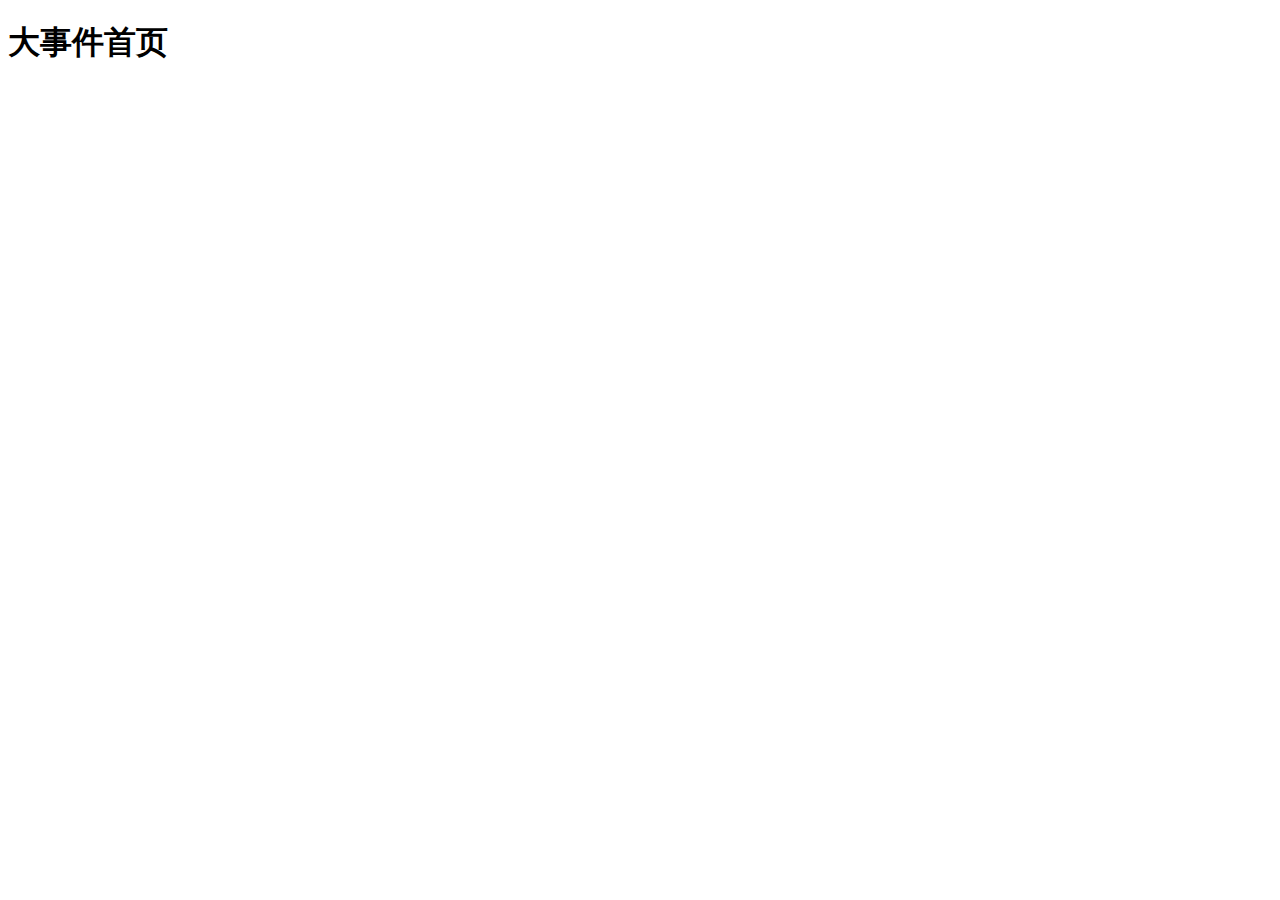
==== index.html @ 49b85937 "登录页面完成" ====
<!DOCTYPE html>
<html lang="en">

<head>
    <meta charset="UTF-8">
    <meta name="viewport" content="width=device-width, initial-scale=1.0">
    <title>Document</title>
</head>

<body>
    <h1>大事件首页</h1>
</body>

</html>
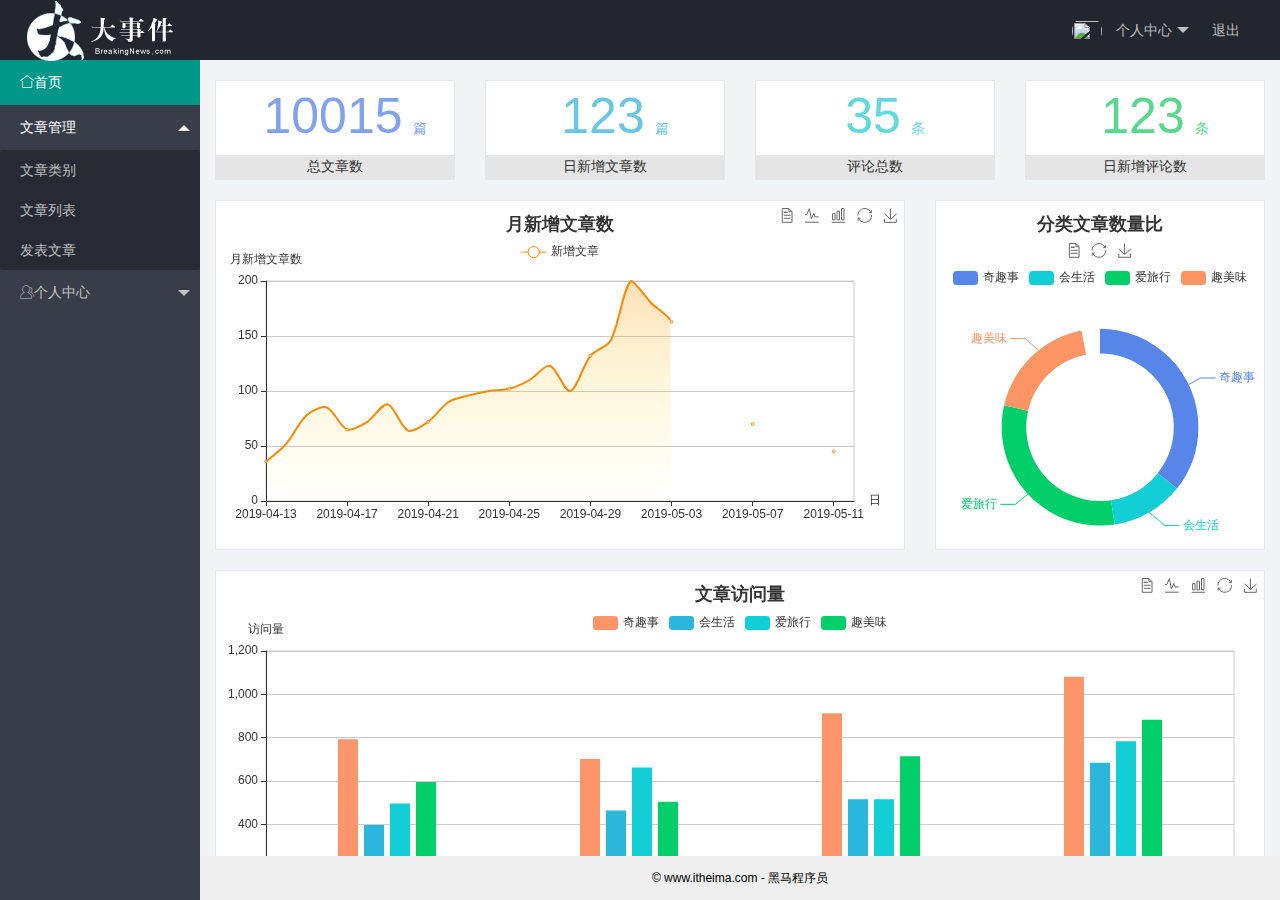
==== commit c5506e10: "更新小问题" ====
--- a/index.html
+++ b/index.html
@@ -1,14 +1,75 @@
 <!DOCTYPE html>
-<html lang="en">
+<html>
 
 <head>
-    <meta charset="UTF-8">
-    <meta name="viewport" content="width=device-width, initial-scale=1.0">
-    <title>Document</title>
+    <meta charset="utf-8">
+    <meta name="viewport" content="width=device-width, initial-scale=1, maximum-scale=1">
+    <title>大事件后台首页</title>
+    <link rel="stylesheet" href="/assets/lib/layui/css/layui.css">
+    <link rel="stylesheet" href="/assets/css/index.css">
 </head>
 
-<body>
-    <h1>大事件首页</h1>
+<body class="layui-layout-body">
+    <div class="layui-layout layui-layout-admin">
+        <div class="layui-header">
+            <div class="layui-logo">
+                <img src="/assets/images/logo.png" alt="">
+            </div>
+            <ul class="layui-nav layui-layout-right">
+                <li class="layui-nav-item">
+                    <a href="javascript:;">
+                        <img src="http://t.cn/RCzsdCq" class="layui-nav-img">
+                        个人中心
+                    </a>
+                    <dl class="layui-nav-child">
+                        <dd><a href="">基本资料</a></dd>
+                        <dd><a href="">更换头像</a></dd>
+                        <dd><a href="">重置密码</a></dd>
+                    </dl>
+                </li>
+                <li class="layui-nav-item"><a href=""><i class="layui-icon layui-icon-logout"></i>退出</a></li>
+            </ul>
+        </div>
+
+        <div class="layui-side layui-bg-black">
+            <div class="layui-side-scroll">
+                <!-- 左侧导航区域（可配合layui已有的垂直导航） -->
+                <ul class="layui-nav layui-nav-tree" lay-filter="test" lay-shrink="all">
+                    <li class="layui-nav-item layui-this"><a href="javascript:;" target="fm"><i class="layui-icon layui-icon-home"></i>首页</a></li>
+                    <li class="layui-nav-item layui-nav-itemed">
+                        <a class="" href="javascript:;"><i class="layui-icon layui-icon-16"></i>文章管理</a>
+                        <dl class="layui-nav-child">
+                            <dd><a href="javascript:;">文章类别</a></dd>
+                            <dd><a href="javascript:;">文章列表</a></dd>
+                            <dd><a href="javascript:;">发表文章</a></dd>
+                        </dl>
+                    </li>
+                    <li class="layui-nav-item">
+                        <a href="javascript:;"><i class="layui-icon layui-icon-user"></i>个人中心</a>
+                        <dl class="layui-nav-child">
+                            <dd><a href="javascript:;">基本资料</a></dd>
+                            <dd><a href="javascript:;">更换头像</a></dd>
+                            <dd><a href="javascript:;">重置密码</a></dd>
+                        </dl>
+                    </li>
+                </ul>
+            </div>
+        </div>
+
+        <div class="layui-body">
+            <!-- 内容主体区域 -->
+           <iframe name="fm" src="/home/dashboard.html" frameborder="0"></iframe>
+        </div>
+
+        <div class="layui-footer">
+            <!-- 底部固定区域 -->
+            © www.itheima.com - 黑马程序员
+        </div>
+    </div>
+    <script src="/assets/lib/layui/layui.all.js"></script>
+    <script src="/assets/lib/jquery.js"></script>
+    <script src="/assets/js/baseAPI.js"></script>
+    <script src="/assets/js/index.js"></script>
 </body>
 
 </html>--- a/assets/lib/layui/css/layui.css
+++ b/assets/lib/layui/css/layui.css
@@ -0,0 +1,2 @@
+/** layui-v2.5.5 MIT License By https://www.layui.com */
+ .layui-inline,img{display:inline-block;vertical-align:middle}h1,h2,h3,h4,h5,h6{font-weight:400}.layui-edge,.layui-header,.layui-inline,.layui-main{position:relative}.layui-body,.layui-edge,.layui-elip{overflow:hidden}.layui-btn,.layui-edge,.layui-inline,img{vertical-align:middle}.layui-btn,.layui-disabled,.layui-icon,.layui-unselect{-moz-user-select:none;-webkit-user-select:none;-ms-user-select:none}.layui-elip,.layui-form-checkbox span,.layui-form-pane .layui-form-label{text-overflow:ellipsis;white-space:nowrap}.layui-breadcrumb,.layui-tree-btnGroup{visibility:hidden}blockquote,body,button,dd,div,dl,dt,form,h1,h2,h3,h4,h5,h6,input,li,ol,p,pre,td,textarea,th,ul{margin:0;padding:0;-webkit-tap-highlight-color:rgba(0,0,0,0)}a:active,a:hover{outline:0}img{border:none}li{list-style:none}table{border-collapse:collapse;border-spacing:0}h4,h5,h6{font-size:100%}button,input,optgroup,option,select,textarea{font-family:inherit;font-size:inherit;font-style:inherit;font-weight:inherit;outline:0}pre{white-space:pre-wrap;white-space:-moz-pre-wrap;white-space:-pre-wrap;white-space:-o-pre-wrap;word-wrap:break-word}body{line-height:24px;font:14px Helvetica Neue,Helvetica,PingFang SC,Tahoma,Arial,sans-serif}hr{height:1px;margin:10px 0;border:0;clear:both}a{color:#333;text-decoration:none}a:hover{color:#777}a cite{font-style:normal;*cursor:pointer}.layui-border-box,.layui-border-box *{box-sizing:border-box}.layui-box,.layui-box *{box-sizing:content-box}.layui-clear{clear:both;*zoom:1}.layui-clear:after{content:'\20';clear:both;*zoom:1;display:block;height:0}.layui-inline{*display:inline;*zoom:1}.layui-edge{display:inline-block;width:0;height:0;border-width:6px;border-style:dashed;border-color:transparent}.layui-edge-top{top:-4px;border-bottom-color:#999;border-bottom-style:solid}.layui-edge-right{border-left-color:#999;border-left-style:solid}.layui-edge-bottom{top:2px;border-top-color:#999;border-top-style:solid}.layui-edge-left{border-right-color:#999;border-right-style:solid}.layui-disabled,.layui-disabled:hover{color:#d2d2d2!important;cursor:not-allowed!important}.layui-circle{border-radius:100%}.layui-show{display:block!important}.layui-hide{display:none!important}@font-face{font-family:layui-icon;src:url(../font/iconfont.eot?v=250);src:url(../font/iconfont.eot?v=250#iefix) format('embedded-opentype'),url(../font/iconfont.woff2?v=250) format('woff2'),url(../font/iconfont.woff?v=250) format('woff'),url(../font/iconfont.ttf?v=250) format('truetype'),url(../font/iconfont.svg?v=250#layui-icon) format('svg')}.layui-icon{font-family:layui-icon!important;font-size:16px;font-style:normal;-webkit-font-smoothing:antialiased;-moz-osx-font-smoothing:grayscale}.layui-icon-reply-fill:before{content:"\e611"}.layui-icon-set-fill:before{content:"\e614"}.layui-icon-menu-fill:before{content:"\e60f"}.layui-icon-search:before{content:"\e615"}.layui-icon-share:before{content:"\e641"}.layui-icon-set-sm:before{content:"\e620"}.layui-icon-engine:before{content:"\e628"}.layui-icon-close:before{content:"\1006"}.layui-icon-close-fill:before{content:"\1007"}.layui-icon-chart-screen:before{content:"\e629"}.layui-icon-star:before{content:"\e600"}.layui-icon-circle-dot:before{content:"\e617"}.layui-icon-chat:before{content:"\e606"}.layui-icon-release:before{content:"\e609"}.layui-icon-list:before{content:"\e60a"}.layui-icon-chart:before{content:"\e62c"}.layui-icon-ok-circle:before{content:"\1005"}.layui-icon-layim-theme:before{content:"\e61b"}.layui-icon-table:before{content:"\e62d"}.layui-icon-right:before{content:"\e602"}.layui-icon-left:before{content:"\e603"}.layui-icon-cart-simple:before{content:"\e698"}.layui-icon-face-cry:before{content:"\e69c"}.layui-icon-face-smile:before{content:"\e6af"}.layui-icon-survey:before{content:"\e6b2"}.layui-icon-tree:before{content:"\e62e"}.layui-icon-upload-circle:before{content:"\e62f"}.layui-icon-add-circle:before{content:"\e61f"}.layui-icon-download-circle:before{content:"\e601"}.layui-icon-templeate-1:before{content:"\e630"}.layui-icon-util:before{content:"\e631"}.layui-icon-face-surprised:before{content:"\e664"}.layui-icon-edit:before{content:"\e642"}.layui-icon-speaker:before{content:"\e645"}.layui-icon-down:before{content:"\e61a"}.layui-icon-file:before{content:"\e621"}.layui-icon-layouts:before{content:"\e632"}.layui-icon-rate-half:before{content:"\e6c9"}.layui-icon-add-circle-fine:before{content:"\e608"}.layui-icon-prev-circle:before{content:"\e633"}.layui-icon-read:before{content:"\e705"}.layui-icon-404:before{content:"\e61c"}.layui-icon-carousel:before{content:"\e634"}.layui-icon-help:before{content:"\e607"}.layui-icon-code-circle:before{content:"\e635"}.layui-icon-water:before{content:"\e636"}.layui-icon-username:before{content:"\e66f"}.layui-icon-find-fill:before{content:"\e670"}.layui-icon-about:before{content:"\e60b"}.layui-icon-location:before{content:"\e715"}.layui-icon-up:before{content:"\e619"}.layui-icon-pause:before{content:"\e651"}.layui-icon-date:before{content:"\e637"}.layui-icon-layim-uploadfile:before{content:"\e61d"}.layui-icon-delete:before{content:"\e640"}.layui-icon-play:before{content:"\e652"}.layui-icon-top:before{content:"\e604"}.layui-icon-friends:before{content:"\e612"}.layui-icon-refresh-3:before{content:"\e9aa"}.layui-icon-ok:before{content:"\e605"}.layui-icon-layer:before{content:"\e638"}.layui-icon-face-smile-fine:before{content:"\e60c"}.layui-icon-dollar:before{content:"\e659"}.layui-icon-group:before{content:"\e613"}.layui-icon-layim-download:before{content:"\e61e"}.layui-icon-picture-fine:before{content:"\e60d"}.layui-icon-link:before{content:"\e64c"}.layui-icon-diamond:before{content:"\e735"}.layui-icon-log:before{content:"\e60e"}.layui-icon-rate-solid:before{content:"\e67a"}.layui-icon-fonts-del:before{content:"\e64f"}.layui-icon-unlink:before{content:"\e64d"}.layui-icon-fonts-clear:before{content:"\e639"}.layui-icon-triangle-r:before{content:"\e623"}.layui-icon-circle:before{content:"\e63f"}.layui-icon-radio:before{content:"\e643"}.layui-icon-align-center:before{content:"\e647"}.layui-icon-align-right:before{content:"\e648"}.layui-icon-align-left:before{content:"\e649"}.layui-icon-loading-1:before{content:"\e63e"}.layui-icon-return:before{content:"\e65c"}.layui-icon-fonts-strong:before{content:"\e62b"}.layui-icon-upload:before{content:"\e67c"}.layui-icon-dialogue:before{content:"\e63a"}.layui-icon-video:before{content:"\e6ed"}.layui-icon-headset:before{content:"\e6fc"}.layui-icon-cellphone-fine:before{content:"\e63b"}.layui-icon-add-1:before{content:"\e654"}.layui-icon-face-smile-b:before{content:"\e650"}.layui-icon-fonts-html:before{content:"\e64b"}.layui-icon-form:before{content:"\e63c"}.layui-icon-cart:before{content:"\e657"}.layui-icon-camera-fill:before{content:"\e65d"}.layui-icon-tabs:before{content:"\e62a"}.layui-icon-fonts-code:before{content:"\e64e"}.layui-icon-fire:before{content:"\e756"}.layui-icon-set:before{content:"\e716"}.layui-icon-fonts-u:before{content:"\e646"}.layui-icon-triangle-d:before{content:"\e625"}.layui-icon-tips:before{content:"\e702"}.layui-icon-picture:before{content:"\e64a"}.layui-icon-more-vertical:before{content:"\e671"}.layui-icon-flag:before{content:"\e66c"}.layui-icon-loading:before{content:"\e63d"}.layui-icon-fonts-i:before{content:"\e644"}.layui-icon-refresh-1:before{content:"\e666"}.layui-icon-rmb:before{content:"\e65e"}.layui-icon-home:before{content:"\e68e"}.layui-icon-user:before{content:"\e770"}.layui-icon-notice:before{content:"\e667"}.layui-icon-login-weibo:before{content:"\e675"}.layui-icon-voice:before{content:"\e688"}.layui-icon-upload-drag:before{content:"\e681"}.layui-icon-login-qq:before{content:"\e676"}.layui-icon-snowflake:before{content:"\e6b1"}.layui-icon-file-b:before{content:"\e655"}.layui-icon-template:before{content:"\e663"}.layui-icon-auz:before{content:"\e672"}.layui-icon-console:before{content:"\e665"}.layui-icon-app:before{content:"\e653"}.layui-icon-prev:before{content:"\e65a"}.layui-icon-website:before{content:"\e7ae"}.layui-icon-next:before{content:"\e65b"}.layui-icon-component:before{content:"\e857"}.layui-icon-more:before{content:"\e65f"}.layui-icon-login-wechat:before{content:"\e677"}.layui-icon-shrink-right:before{content:"\e668"}.layui-icon-spread-left:before{content:"\e66b"}.layui-icon-camera:before{content:"\e660"}.layui-icon-note:before{content:"\e66e"}.layui-icon-refresh:before{content:"\e669"}.layui-icon-female:before{content:"\e661"}.layui-icon-male:before{content:"\e662"}.layui-icon-password:before{content:"\e673"}.layui-icon-senior:before{content:"\e674"}.layui-icon-theme:before{content:"\e66a"}.layui-icon-tread:before{content:"\e6c5"}.layui-icon-praise:before{content:"\e6c6"}.layui-icon-star-fill:before{content:"\e658"}.layui-icon-rate:before{content:"\e67b"}.layui-icon-template-1:before{content:"\e656"}.layui-icon-vercode:before{content:"\e679"}.layui-icon-cellphone:before{content:"\e678"}.layui-icon-screen-full:before{content:"\e622"}.layui-icon-screen-restore:before{content:"\e758"}.layui-icon-cols:before{content:"\e610"}.layui-icon-export:before{content:"\e67d"}.layui-icon-print:before{content:"\e66d"}.layui-icon-slider:before{content:"\e714"}.layui-icon-addition:before{content:"\e624"}.layui-icon-subtraction:before{content:"\e67e"}.layui-icon-service:before{content:"\e626"}.layui-icon-transfer:before{content:"\e691"}.layui-main{width:1140px;margin:0 auto}.layui-header{z-index:1000;height:60px}.layui-header a:hover{transition:all .5s;-webkit-transition:all .5s}.layui-side{position:fixed;left:0;top:0;bottom:0;z-index:999;width:200px;overflow-x:hidden}.layui-side-scroll{position:relative;width:220px;height:100%;overflow-x:hidden}.layui-body{position:absolute;left:200px;right:0;top:0;bottom:0;z-index:998;width:auto;overflow-y:auto;box-sizing:border-box}.layui-layout-body{overflow:hidden}.layui-layout-admin .layui-header{background-color:#23262E}.layui-layout-admin .layui-side{top:60px;width:200px;overflow-x:hidden}.layui-layout-admin .layui-body{position:fixed;top:60px;bottom:44px}.layui-layout-admin .layui-main{width:auto;margin:0 15px}.layui-layout-admin .layui-footer{position:fixed;left:200px;right:0;bottom:0;height:44px;line-height:44px;padding:0 15px;background-color:#eee}.layui-layout-admin .layui-logo{position:absolute;left:0;top:0;width:200px;height:100%;line-height:60px;text-align:center;color:#009688;font-size:16px}.layui-layout-admin .layui-header .layui-nav{background:0 0}.layui-layout-left{position:absolute!important;left:200px;top:0}.layui-layout-right{position:absolute!important;right:0;top:0}.layui-container{position:relative;margin:0 auto;padding:0 15px;box-sizing:border-box}.layui-fluid{position:relative;margin:0 auto;padding:0 15px}.layui-row:after,.layui-row:before{content:'';display:block;clear:both}.layui-col-lg1,.layui-col-lg10,.layui-col-lg11,.layui-col-lg12,.layui-col-lg2,.layui-col-lg3,.layui-col-lg4,.layui-col-lg5,.layui-col-lg6,.layui-col-lg7,.layui-col-lg8,.layui-col-lg9,.layui-col-md1,.layui-col-md10,.layui-col-md11,.layui-col-md12,.layui-col-md2,.layui-col-md3,.layui-col-md4,.layui-col-md5,.layui-col-md6,.layui-col-md7,.layui-col-md8,.layui-col-md9,.layui-col-sm1,.layui-col-sm10,.layui-col-sm11,.layui-col-sm12,.layui-col-sm2,.layui-col-sm3,.layui-col-sm4,.layui-col-sm5,.layui-col-sm6,.layui-col-sm7,.layui-col-sm8,.layui-col-sm9,.layui-col-xs1,.layui-col-xs10,.layui-col-xs11,.layui-col-xs12,.layui-col-xs2,.layui-col-xs3,.layui-col-xs4,.layui-col-xs5,.layui-col-xs6,.layui-col-xs7,.layui-col-xs8,.layui-col-xs9{position:relative;display:block;box-sizing:border-box}.layui-col-xs1,.layui-col-xs10,.layui-col-xs11,.layui-col-xs12,.layui-col-xs2,.layui-col-xs3,.layui-col-xs4,.layui-col-xs5,.layui-col-xs6,.layui-col-xs7,.layui-col-xs8,.layui-col-xs9{float:left}.layui-col-xs1{width:8.33333333%}.layui-col-xs2{width:16.66666667%}.layui-col-xs3{width:25%}.layui-col-xs4{width:33.33333333%}.layui-col-xs5{width:41.66666667%}.layui-col-xs6{width:50%}.layui-col-xs7{width:58.33333333%}.layui-col-xs8{width:66.66666667%}.layui-col-xs9{width:75%}.layui-col-xs10{width:83.33333333%}.layui-col-xs11{width:91.66666667%}.layui-col-xs12{width:100%}.layui-col-xs-offset1{margin-left:8.33333333%}.layui-col-xs-offset2{margin-left:16.66666667%}.layui-col-xs-offset3{margin-left:25%}.layui-col-xs-offset4{margin-left:33.33333333%}.layui-col-xs-offset5{margin-left:41.66666667%}.layui-col-xs-offset6{margin-left:50%}.layui-col-xs-offset7{margin-left:58.33333333%}.layui-col-xs-offset8{margin-left:66.66666667%}.layui-col-xs-offset9{margin-left:75%}.layui-col-xs-offset10{margin-left:83.33333333%}.layui-col-xs-offset11{margin-left:91.66666667%}.layui-col-xs-offset12{margin-left:100%}@media screen and (max-width:768px){.layui-hide-xs{display:none!important}.layui-show-xs-block{display:block!important}.layui-show-xs-inline{display:inline!important}.layui-show-xs-inline-block{display:inline-block!important}}@media screen and (min-width:768px){.layui-container{width:750px}.layui-hide-sm{display:none!important}.layui-show-sm-block{display:block!important}.layui-show-sm-inline{display:inline!important}.layui-show-sm-inline-block{display:inline-block!important}.layui-col-sm1,.layui-col-sm10,.layui-col-sm11,.layui-col-sm12,.layui-col-sm2,.layui-col-sm3,.layui-col-sm4,.layui-col-sm5,.layui-col-sm6,.layui-col-sm7,.layui-col-sm8,.layui-col-sm9{float:left}.layui-col-sm1{width:8.33333333%}.layui-col-sm2{width:16.66666667%}.layui-col-sm3{width:25%}.layui-col-sm4{width:33.33333333%}.layui-col-sm5{width:41.66666667%}.layui-col-sm6{width:50%}.layui-col-sm7{width:58.33333333%}.layui-col-sm8{width:66.66666667%}.layui-col-sm9{width:75%}.layui-col-sm10{width:83.33333333%}.layui-col-sm11{width:91.66666667%}.layui-col-sm12{width:100%}.layui-col-sm-offset1{margin-left:8.33333333%}.layui-col-sm-offset2{margin-left:16.66666667%}.layui-col-sm-offset3{margin-left:25%}.layui-col-sm-offset4{margin-left:33.33333333%}.layui-col-sm-offset5{margin-left:41.66666667%}.layui-col-sm-offset6{margin-left:50%}.layui-col-sm-offset7{margin-left:58.33333333%}.layui-col-sm-offset8{margin-left:66.66666667%}.layui-col-sm-offset9{margin-left:75%}.layui-col-sm-offset10{margin-left:83.33333333%}.layui-col-sm-offset11{margin-left:91.66666667%}.layui-col-sm-offset12{margin-left:100%}}@media screen and (min-width:992px){.layui-container{width:970px}.layui-hide-md{display:none!important}.layui-show-md-block{display:block!important}.layui-show-md-inline{display:inline!important}.layui-show-md-inline-block{display:inline-block!important}.layui-col-md1,.layui-col-md10,.layui-col-md11,.layui-col-md12,.layui-col-md2,.layui-col-md3,.layui-col-md4,.layui-col-md5,.layui-col-md6,.layui-col-md7,.layui-col-md8,.layui-col-md9{float:left}.layui-col-md1{width:8.33333333%}.layui-col-md2{width:16.66666667%}.layui-col-md3{width:25%}.layui-col-md4{width:33.33333333%}.layui-col-md5{width:41.66666667%}.layui-col-md6{width:50%}.layui-col-md7{width:58.33333333%}.layui-col-md8{width:66.66666667%}.layui-col-md9{width:75%}.layui-col-md10{width:83.33333333%}.layui-col-md11{width:91.66666667%}.layui-col-md12{width:100%}.layui-col-md-offset1{margin-left:8.33333333%}.layui-col-md-offset2{margin-left:16.66666667%}.layui-col-md-offset3{margin-left:25%}.layui-col-md-offset4{margin-left:33.33333333%}.layui-col-md-offset5{margin-left:41.66666667%}.layui-col-md-offset6{margin-left:50%}.layui-col-md-offset7{margin-left:58.33333333%}.layui-col-md-offset8{margin-left:66.66666667%}.layui-col-md-offset9{margin-left:75%}.layui-col-md-offset10{margin-left:83.33333333%}.layui-col-md-offset11{margin-left:91.66666667%}.layui-col-md-offset12{margin-left:100%}}@media screen and (min-width:1200px){.layui-container{width:1170px}.layui-hide-lg{display:none!important}.layui-show-lg-block{display:block!important}.layui-show-lg-inline{display:inline!important}.layui-show-lg-inline-block{display:inline-block!important}.layui-col-lg1,.layui-col-lg10,.layui-col-lg11,.layui-col-lg12,.layui-col-lg2,.layui-col-lg3,.layui-col-lg4,.layui-col-lg5,.layui-col-lg6,.layui-col-lg7,.layui-col-lg8,.layui-col-lg9{float:left}.layui-col-lg1{width:8.33333333%}.layui-col-lg2{width:16.66666667%}.layui-col-lg3{width:25%}.layui-col-lg4{width:33.33333333%}.layui-col-lg5{width:41.66666667%}.layui-col-lg6{width:50%}.layui-col-lg7{width:58.33333333%}.layui-col-lg8{width:66.66666667%}.layui-col-lg9{width:75%}.layui-col-lg10{width:83.33333333%}.layui-col-lg11{width:91.66666667%}.layui-col-lg12{width:100%}.layui-col-lg-offset1{margin-left:8.33333333%}.layui-col-lg-offset2{margin-left:16.66666667%}.layui-col-lg-offset3{margin-left:25%}.layui-col-lg-offset4{margin-left:33.33333333%}.layui-col-lg-offset5{margin-left:41.66666667%}.layui-col-lg-offset6{margin-left:50%}.layui-col-lg-offset7{margin-left:58.33333333%}.layui-col-lg-offset8{margin-left:66.66666667%}.layui-col-lg-offset9{margin-left:75%}.layui-col-lg-offset10{margin-left:83.33333333%}.layui-col-lg-offset11{margin-left:91.66666667%}.layui-col-lg-offset12{margin-left:100%}}.layui-col-space1{margin:-.5px}.layui-col-space1>*{padding:.5px}.layui-col-space3{margin:-1.5px}.layui-col-space3>*{padding:1.5px}.layui-col-space5{margin:-2.5px}.layui-col-space5>*{padding:2.5px}.layui-col-space8{margin:-3.5px}.layui-col-space8>*{padding:3.5px}.layui-col-space10{margin:-5px}.layui-col-space10>*{padding:5px}.layui-col-space12{margin:-6px}.layui-col-space12>*{padding:6px}.layui-col-space15{margin:-7.5px}.layui-col-space15>*{padding:7.5px}.layui-col-space18{margin:-9px}.layui-col-space18>*{padding:9px}.layui-col-space20{margin:-10px}.layui-col-space20>*{padding:10px}.layui-col-space22{margin:-11px}.layui-col-space22>*{padding:11px}.layui-col-space25{margin:-12.5px}.layui-col-space25>*{padding:12.5px}.layui-col-space30{margin:-15px}.layui-col-space30>*{padding:15px}.layui-btn,.layui-input,.layui-select,.layui-textarea,.layui-upload-button{outline:0;-webkit-appearance:none;transition:all .3s;-webkit-transition:all .3s;box-sizing:border-box}.layui-elem-quote{margin-bottom:10px;padding:15px;line-height:22px;border-left:5px solid #009688;border-radius:0 2px 2px 0;background-color:#f2f2f2}.layui-quote-nm{border-style:solid;border-width:1px 1px 1px 5px;background:0 0}.layui-elem-field{margin-bottom:10px;padding:0;border-width:1px;border-style:solid}.layui-elem-field legend{margin-left:20px;padding:0 10px;font-size:20px;font-weight:300}.layui-field-title{margin:10px 0 20px;border-width:1px 0 0}.layui-field-box{padding:10px 15px}.layui-field-title .layui-field-box{padding:10px 0}.layui-progress{position:relative;height:6px;border-radius:20px;background-color:#e2e2e2}.layui-progress-bar{position:absolute;left:0;top:0;width:0;max-width:100%;height:6px;border-radius:20px;text-align:right;background-color:#5FB878;transition:all .3s;-webkit-transition:all .3s}.layui-progress-big,.layui-progress-big .layui-progress-bar{height:18px;line-height:18px}.layui-progress-text{position:relative;top:-20px;line-height:18px;font-size:12px;color:#666}.layui-progress-big .layui-progress-text{position:static;padding:0 10px;color:#fff}.layui-collapse{border-width:1px;border-style:solid;border-radius:2px}.layui-colla-content,.layui-colla-item{border-top-width:1px;border-top-style:solid}.layui-colla-item:first-child{border-top:none}.layui-colla-title{position:relative;height:42px;line-height:42px;padding:0 15px 0 35px;color:#333;background-color:#f2f2f2;cursor:pointer;font-size:14px;overflow:hidden}.layui-colla-content{display:none;padding:10px 15px;line-height:22px;color:#666}.layui-colla-icon{position:absolute;left:15px;top:0;font-size:14px}.layui-card{margin-bottom:15px;border-radius:2px;background-color:#fff;box-shadow:0 1px 2px 0 rgba(0,0,0,.05)}.layui-card:last-child{margin-bottom:0}.layui-card-header{position:relative;height:42px;line-height:42px;padding:0 15px;border-bottom:1px solid #f6f6f6;color:#333;border-radius:2px 2px 0 0;font-size:14px}.layui-bg-black,.layui-bg-blue,.layui-bg-cyan,.layui-bg-green,.layui-bg-orange,.layui-bg-red{color:#fff!important}.layui-card-body{position:relative;padding:10px 15px;line-height:24px}.layui-card-body[pad15]{padding:15px}.layui-card-body[pad20]{padding:20px}.layui-card-body .layui-table{margin:5px 0}.layui-card .layui-tab{margin:0}.layui-panel-window{position:relative;padding:15px;border-radius:0;border-top:5px solid #E6E6E6;background-color:#fff}.layui-auxiliar-moving{position:fixed;left:0;right:0;top:0;bottom:0;width:100%;height:100%;background:0 0;z-index:9999999999}.layui-form-label,.layui-form-mid,.layui-form-select,.layui-input-block,.layui-input-inline,.layui-textarea{position:relative}.layui-bg-red{background-color:#FF5722!important}.layui-bg-orange{background-color:#FFB800!important}.layui-bg-green{background-color:#009688!important}.layui-bg-cyan{background-color:#2F4056!important}.layui-bg-blue{background-color:#1E9FFF!important}.layui-bg-black{background-color:#393D49!important}.layui-bg-gray{background-color:#eee!important;color:#666!important}.layui-badge-rim,.layui-colla-content,.layui-colla-item,.layui-collapse,.layui-elem-field,.layui-form-pane .layui-form-item[pane],.layui-form-pane .layui-form-label,.layui-input,.layui-layedit,.layui-layedit-tool,.layui-quote-nm,.layui-select,.layui-tab-bar,.layui-tab-card,.layui-tab-title,.layui-tab-title .layui-this:after,.layui-textarea{border-color:#e6e6e6}.layui-timeline-item:before,hr{background-color:#e6e6e6}.layui-text{line-height:22px;font-size:14px;color:#666}.layui-text h1,.layui-text h2,.layui-text h3{font-weight:500;color:#333}.layui-text h1{font-size:30px}.layui-text h2{font-size:24px}.layui-text h3{font-size:18px}.layui-text a:not(.layui-btn){color:#01AAED}.layui-text a:not(.layui-btn):hover{text-decoration:underline}.layui-text ul{padding:5px 0 5px 15px}.layui-text ul li{margin-top:5px;list-style-type:disc}.layui-text em,.layui-word-aux{color:#999!important;padding:0 5px!important}.layui-btn{display:inline-block;height:38px;line-height:38px;padding:0 18px;background-color:#009688;color:#fff;white-space:nowrap;text-align:center;font-size:14px;border:none;border-radius:2px;cursor:pointer}.layui-btn:hover{opacity:.8;filter:alpha(opacity=80);color:#fff}.layui-btn:active{opacity:1;filter:alpha(opacity=100)}.layui-btn+.layui-btn{margin-left:10px}.layui-btn-container{font-size:0}.layui-btn-container .layui-btn{margin-right:10px;margin-bottom:10px}.layui-btn-container .layui-btn+.layui-btn{margin-left:0}.layui-table .layui-btn-container .layui-btn{margin-bottom:9px}.layui-btn-radius{border-radius:100px}.layui-btn .layui-icon{margin-right:3px;font-size:18px;vertical-align:bottom;vertical-align:middle\9}.layui-btn-primary{border:1px solid #C9C9C9;background-color:#fff;color:#555}.layui-btn-primary:hover{border-color:#009688;color:#333}.layui-btn-normal{background-color:#1E9FFF}.layui-btn-warm{background-color:#FFB800}.layui-btn-danger{background-color:#FF5722}.layui-btn-checked{background-color:#5FB878}.layui-btn-disabled,.layui-btn-disabled:active,.layui-btn-disabled:hover{border:1px solid #e6e6e6;background-color:#FBFBFB;color:#C9C9C9;cursor:not-allowed;opacity:1}.layui-btn-lg{height:44px;line-height:44px;padding:0 25px;font-size:16px}.layui-btn-sm{height:30px;line-height:30px;padding:0 10px;font-size:12px}.layui-btn-sm i{font-size:16px!important}.layui-btn-xs{height:22px;line-height:22px;padding:0 5px;font-size:12px}.layui-btn-xs i{font-size:14px!important}.layui-btn-group{display:inline-block;vertical-align:middle;font-size:0}.layui-btn-group .layui-btn{margin-left:0!important;margin-right:0!important;border-left:1px solid rgba(255,255,255,.5);border-radius:0}.layui-btn-group .layui-btn-primary{border-left:none}.layui-btn-group .layui-btn-primary:hover{border-color:#C9C9C9;color:#009688}.layui-btn-group .layui-btn:first-child{border-left:none;border-radius:2px 0 0 2px}.layui-btn-group .layui-btn-primary:first-child{border-left:1px solid #c9c9c9}.layui-btn-group .layui-btn:last-child{border-radius:0 2px 2px 0}.layui-btn-group .layui-btn+.layui-btn{margin-left:0}.layui-btn-group+.layui-btn-group{margin-left:10px}.layui-btn-fluid{width:100%}.layui-input,.layui-select,.layui-textarea{height:38px;line-height:1.3;line-height:38px\9;border-width:1px;border-style:solid;background-color:#fff;border-radius:2px}.layui-input::-webkit-input-placeholder,.layui-select::-webkit-input-placeholder,.layui-textarea::-webkit-input-placeholder{line-height:1.3}.layui-input,.layui-textarea{display:block;width:100%;padding-left:10px}.layui-input:hover,.layui-textarea:hover{border-color:#D2D2D2!important}.layui-input:focus,.layui-textarea:focus{border-color:#C9C9C9!important}.layui-textarea{min-height:100px;height:auto;line-height:20px;padding:6px 10px;resize:vertical}.layui-select{padding:0 10px}.layui-form input[type=checkbox],.layui-form input[type=radio],.layui-form select{display:none}.layui-form [lay-ignore]{display:initial}.layui-form-item{margin-bottom:15px;clear:both;*zoom:1}.layui-form-item:after{content:'\20';clear:both;*zoom:1;display:block;height:0}.layui-form-label{float:left;display:block;padding:9px 15px;width:80px;font-weight:400;line-height:20px;text-align:right}.layui-form-label-col{display:block;float:none;padding:9px 0;line-height:20px;text-align:left}.layui-form-item .layui-inline{margin-bottom:5px;margin-right:10px}.layui-input-block{margin-left:110px;min-height:36px}.layui-input-inline{display:inline-block;vertical-align:middle}.layui-form-item .layui-input-inline{float:left;width:190px;margin-right:10px}.layui-form-text .layui-input-inline{width:auto}.layui-form-mid{float:left;display:block;padding:9px 0!important;line-height:20px;margin-right:10px}.layui-form-danger+.layui-form-select .layui-input,.layui-form-danger:focus{border-color:#FF5722!important}.layui-form-select .layui-input{padding-right:30px;cursor:pointer}.layui-form-select .layui-edge{position:absolute;right:10px;top:50%;margin-top:-3px;cursor:pointer;border-width:6px;border-top-color:#c2c2c2;border-top-style:solid;transition:all .3s;-webkit-transition:all .3s}.layui-form-select dl{display:none;position:absolute;left:0;top:42px;padding:5px 0;z-index:899;min-width:100%;border:1px solid #d2d2d2;max-height:300px;overflow-y:auto;background-color:#fff;border-radius:2px;box-shadow:0 2px 4px rgba(0,0,0,.12);box-sizing:border-box}.layui-form-select dl dd,.layui-form-select dl dt{padding:0 10px;line-height:36px;white-space:nowrap;overflow:hidden;text-overflow:ellipsis}.layui-form-select dl dt{font-size:12px;color:#999}.layui-form-select dl dd{cursor:pointer}.layui-form-select dl dd:hover{background-color:#f2f2f2;-webkit-transition:.5s all;transition:.5s all}.layui-form-select .layui-select-group dd{padding-left:20px}.layui-form-select dl dd.layui-select-tips{padding-left:10px!important;color:#999}.layui-form-select dl dd.layui-this{background-color:#5FB878;color:#fff}.layui-form-checkbox,.layui-form-select dl dd.layui-disabled{background-color:#fff}.layui-form-selected dl{display:block}.layui-form-checkbox,.layui-form-checkbox *,.layui-form-switch{display:inline-block;vertical-align:middle}.layui-form-selected .layui-edge{margin-top:-9px;-webkit-transform:rotate(180deg);transform:rotate(180deg);margin-top:-3px\9}:root .layui-form-selected .layui-edge{margin-top:-9px\0/IE9}.layui-form-selectup dl{top:auto;bottom:42px}.layui-select-none{margin:5px 0;text-align:center;color:#999}.layui-select-disabled .layui-disabled{border-color:#eee!important}.layui-select-disabled .layui-edge{border-top-color:#d2d2d2}.layui-form-checkbox{position:relative;height:30px;line-height:30px;margin-right:10px;padding-right:30px;cursor:pointer;font-size:0;-webkit-transition:.1s linear;transition:.1s linear;box-sizing:border-box}.layui-form-checkbox span{padding:0 10px;height:100%;font-size:14px;border-radius:2px 0 0 2px;background-color:#d2d2d2;color:#fff;overflow:hidden}.layui-form-checkbox:hover span{background-color:#c2c2c2}.layui-form-checkbox i{position:absolute;right:0;top:0;width:30px;height:28px;border:1px solid #d2d2d2;border-left:none;border-radius:0 2px 2px 0;color:#fff;font-size:20px;text-align:center}.layui-form-checkbox:hover i{border-color:#c2c2c2;color:#c2c2c2}.layui-form-checked,.layui-form-checked:hover{border-color:#5FB878}.layui-form-checked span,.layui-form-checked:hover span{background-color:#5FB878}.layui-form-checked i,.layui-form-checked:hover i{color:#5FB878}.layui-form-item .layui-form-checkbox{margin-top:4px}.layui-form-checkbox[lay-skin=primary]{height:auto!important;line-height:normal!important;min-width:18px;min-height:18px;border:none!important;margin-right:0;padding-left:28px;padding-right:0;background:0 0}.layui-form-checkbox[lay-skin=primary] span{padding-left:0;padding-right:15px;line-height:18px;background:0 0;color:#666}.layui-form-checkbox[lay-skin=primary] i{right:auto;left:0;width:16px;height:16px;line-height:16px;border:1px solid #d2d2d2;font-size:12px;border-radius:2px;background-color:#fff;-webkit-transition:.1s linear;transition:.1s linear}.layui-form-checkbox[lay-skin=primary]:hover i{border-color:#5FB878;color:#fff}.layui-form-checked[lay-skin=primary] i{border-color:#5FB878!important;background-color:#5FB878;color:#fff}.layui-checkbox-disbaled[lay-skin=primary] span{background:0 0!important;color:#c2c2c2}.layui-checkbox-disbaled[lay-skin=primary]:hover i{border-color:#d2d2d2}.layui-form-item .layui-form-checkbox[lay-skin=primary]{margin-top:10px}.layui-form-switch{position:relative;height:22px;line-height:22px;min-width:35px;padding:0 5px;margin-top:8px;border:1px solid #d2d2d2;border-radius:20px;cursor:pointer;background-color:#fff;-webkit-transition:.1s linear;transition:.1s linear}.layui-form-switch i{position:absolute;left:5px;top:3px;width:16px;height:16px;border-radius:20px;background-color:#d2d2d2;-webkit-transition:.1s linear;transition:.1s linear}.layui-form-switch em{position:relative;top:0;width:25px;margin-left:21px;padding:0!important;text-align:center!important;color:#999!important;font-style:normal!important;font-size:12px}.layui-form-onswitch{border-color:#5FB878;background-color:#5FB878}.layui-checkbox-disbaled,.layui-checkbox-disbaled i{border-color:#e2e2e2!important}.layui-form-onswitch i{left:100%;margin-left:-21px;background-color:#fff}.layui-form-onswitch em{margin-left:5px;margin-right:21px;color:#fff!important}.layui-checkbox-disbaled span{background-color:#e2e2e2!important}.layui-checkbox-disbaled:hover i{color:#fff!important}[lay-radio]{display:none}.layui-form-radio,.layui-form-radio *{display:inline-block;vertical-align:middle}.layui-form-radio{line-height:28px;margin:6px 10px 0 0;padding-right:10px;cursor:pointer;font-size:0}.layui-form-radio *{font-size:14px}.layui-form-radio>i{margin-right:8px;font-size:22px;color:#c2c2c2}.layui-form-radio>i:hover,.layui-form-radioed>i{color:#5FB878}.layui-radio-disbaled>i{color:#e2e2e2!important}.layui-form-pane .layui-form-label{width:110px;padding:8px 15px;height:38px;line-height:20px;border-width:1px;border-style:solid;border-radius:2px 0 0 2px;text-align:center;background-color:#FBFBFB;overflow:hidden;box-sizing:border-box}.layui-form-pane .layui-input-inline{margin-left:-1px}.layui-form-pane .layui-input-block{margin-left:110px;left:-1px}.layui-form-pane .layui-input{border-radius:0 2px 2px 0}.layui-form-pane .layui-form-text .layui-form-label{float:none;width:100%;border-radius:2px;box-sizing:border-box;text-align:left}.layui-form-pane .layui-form-text .layui-input-inline{display:block;margin:0;top:-1px;clear:both}.layui-form-pane .layui-form-text .layui-input-block{margin:0;left:0;top:-1px}.layui-form-pane .layui-form-text .layui-textarea{min-height:100px;border-radius:0 0 2px 2px}.layui-form-pane .layui-form-checkbox{margin:4px 0 4px 10px}.layui-form-pane .layui-form-radio,.layui-form-pane .layui-form-switch{margin-top:6px;margin-left:10px}.layui-form-pane .layui-form-item[pane]{position:relative;border-width:1px;border-style:solid}.layui-form-pane .layui-form-item[pane] .layui-form-label{position:absolute;left:0;top:0;height:100%;border-width:0 1px 0 0}.layui-form-pane .layui-form-item[pane] .layui-input-inline{margin-left:110px}@media screen and (max-width:450px){.layui-form-item .layui-form-label{text-overflow:ellipsis;overflow:hidden;white-space:nowrap}.layui-form-item .layui-inline{display:block;margin-right:0;margin-bottom:20px;clear:both}.layui-form-item .layui-inline:after{content:'\20';clear:both;display:block;height:0}.layui-form-item .layui-input-inline{display:block;float:none;left:-3px;width:auto;margin:0 0 10px 112px}.layui-form-item .layui-input-inline+.layui-form-mid{margin-left:110px;top:-5px;padding:0}.layui-form-item .layui-form-checkbox{margin-right:5px;margin-bottom:5px}}.layui-layedit{border-width:1px;border-style:solid;border-radius:2px}.layui-layedit-tool{padding:3px 5px;border-bottom-width:1px;border-bottom-style:solid;font-size:0}.layedit-tool-fixed{position:fixed;top:0;border-top:1px solid #e2e2e2}.layui-layedit-tool .layedit-tool-mid,.layui-layedit-tool .layui-icon{display:inline-block;vertical-align:middle;text-align:center;font-size:14px}.layui-layedit-tool .layui-icon{position:relative;width:32px;height:30px;line-height:30px;margin:3px 5px;color:#777;cursor:pointer;border-radius:2px}.layui-layedit-tool .layui-icon:hover{color:#393D49}.layui-layedit-tool .layui-icon:active{color:#000}.layui-layedit-tool .layedit-tool-active{background-color:#e2e2e2;color:#000}.layui-layedit-tool .layui-disabled,.layui-layedit-tool .layui-disabled:hover{color:#d2d2d2;cursor:not-allowed}.layui-layedit-tool .layedit-tool-mid{width:1px;height:18px;margin:0 10px;background-color:#d2d2d2}.layedit-tool-html{width:50px!important;font-size:30px!important}.layedit-tool-b,.layedit-tool-code,.layedit-tool-help{font-size:16px!important}.layedit-tool-d,.layedit-tool-face,.layedit-tool-image,.layedit-tool-unlink{font-size:18px!important}.layedit-tool-image input{position:absolute;font-size:0;left:0;top:0;width:100%;height:100%;opacity:.01;filter:Alpha(opacity=1);cursor:pointer}.layui-layedit-iframe iframe{display:block;width:100%}#LAY_layedit_code{overflow:hidden}.layui-laypage{display:inline-block;*display:inline;*zoom:1;vertical-align:middle;margin:10px 0;font-size:0}.layui-laypage>a:first-child,.layui-laypage>a:first-child em{border-radius:2px 0 0 2px}.layui-laypage>a:last-child,.layui-laypage>a:last-child em{border-radius:0 2px 2px 0}.layui-laypage>:first-child{margin-left:0!important}.layui-laypage>:last-child{margin-right:0!important}.layui-laypage a,.layui-laypage button,.layui-laypage input,.layui-laypage select,.layui-laypage span{border:1px solid #e2e2e2}.layui-laypage a,.layui-laypage span{display:inline-block;*display:inline;*zoom:1;vertical-align:middle;padding:0 15px;height:28px;line-height:28px;margin:0 -1px 5px 0;background-color:#fff;color:#333;font-size:12px}.layui-flow-more a *,.layui-laypage input,.layui-table-view select[lay-ignore]{display:inline-block}.layui-laypage a:hover{color:#009688}.layui-laypage em{font-style:normal}.layui-laypage .layui-laypage-spr{color:#999;font-weight:700}.layui-laypage a{text-decoration:none}.layui-laypage .layui-laypage-curr{position:relative}.layui-laypage .layui-laypage-curr em{position:relative;color:#fff}.layui-laypage .layui-laypage-curr .layui-laypage-em{position:absolute;left:-1px;top:-1px;padding:1px;width:100%;height:100%;background-color:#009688}.layui-laypage-em{border-radius:2px}.layui-laypage-next em,.layui-laypage-prev em{font-family:Sim sun;font-size:16px}.layui-laypage .layui-laypage-count,.layui-laypage .layui-laypage-limits,.layui-laypage .layui-laypage-refresh,.layui-laypage .layui-laypage-skip{margin-left:10px;margin-right:10px;padding:0;border:none}.layui-laypage .layui-laypage-limits,.layui-laypage .layui-laypage-refresh{vertical-align:top}.layui-laypage .layui-laypage-refresh i{font-size:18px;cursor:pointer}.layui-laypage select{height:22px;padding:3px;border-radius:2px;cursor:pointer}.layui-laypage .layui-laypage-skip{height:30px;line-height:30px;color:#999}.layui-laypage button,.layui-laypage input{height:30px;line-height:30px;border-radius:2px;vertical-align:top;background-color:#fff;box-sizing:border-box}.layui-laypage input{width:40px;margin:0 10px;padding:0 3px;text-align:center}.layui-laypage input:focus,.layui-laypage select:focus{border-color:#009688!important}.layui-laypage button{margin-left:10px;padding:0 10px;cursor:pointer}.layui-table,.layui-table-view{margin:10px 0}.layui-flow-more{margin:10px 0;text-align:center;color:#999;font-size:14px}.layui-flow-more a{height:32px;line-height:32px}.layui-flow-more a *{vertical-align:top}.layui-flow-more a cite{padding:0 20px;border-radius:3px;background-color:#eee;color:#333;font-style:normal}.layui-flow-more a cite:hover{opacity:.8}.layui-flow-more a i{font-size:30px;color:#737383}.layui-table{width:100%;background-color:#fff;color:#666}.layui-table tr{transition:all .3s;-webkit-transition:all .3s}.layui-table th{text-align:left;font-weight:400}.layui-table tbody tr:hover,.layui-table thead tr,.layui-table-click,.layui-table-header,.layui-table-hover,.layui-table-mend,.layui-table-patch,.layui-table-tool,.layui-table-total,.layui-table-total tr,.layui-table[lay-even] tr:nth-child(even){background-color:#f2f2f2}.layui-table td,.layui-table th,.layui-table-col-set,.layui-table-fixed-r,.layui-table-grid-down,.layui-table-header,.layui-table-page,.layui-table-tips-main,.layui-table-tool,.layui-table-total,.layui-table-view,.layui-table[lay-skin=line],.layui-table[lay-skin=row]{border-width:1px;border-style:solid;border-color:#e6e6e6}.layui-table td,.layui-table th{position:relative;padding:9px 15px;min-height:20px;line-height:20px;font-size:14px}.layui-table[lay-skin=line] td,.layui-table[lay-skin=line] th{border-width:0 0 1px}.layui-table[lay-skin=row] td,.layui-table[lay-skin=row] th{border-width:0 1px 0 0}.layui-table[lay-skin=nob] td,.layui-table[lay-skin=nob] th{border:none}.layui-table img{max-width:100px}.layui-table[lay-size=lg] td,.layui-table[lay-size=lg] th{padding:15px 30px}.layui-table-view .layui-table[lay-size=lg] .layui-table-cell{height:40px;line-height:40px}.layui-table[lay-size=sm] td,.layui-table[lay-size=sm] th{font-size:12px;padding:5px 10px}.layui-table-view .layui-table[lay-size=sm] .layui-table-cell{height:20px;line-height:20px}.layui-table[lay-data]{display:none}.layui-table-box{position:relative;overflow:hidden}.layui-table-view .layui-table{position:relative;width:auto;margin:0}.layui-table-view .layui-table[lay-skin=line]{border-width:0 1px 0 0}.layui-table-view .layui-table[lay-skin=row]{border-width:0 0 1px}.layui-table-view .layui-table td,.layui-table-view .layui-table th{padding:5px 0;border-top:none;border-left:none}.layui-table-view .layui-table th.layui-unselect .layui-table-cell span{cursor:pointer}.layui-table-view .layui-table td{cursor:default}.layui-table-view .layui-table td[data-edit=text]{cursor:text}.layui-table-view .layui-form-checkbox[lay-skin=primary] i{width:18px;height:18px}.layui-table-view .layui-form-radio{line-height:0;padding:0}.layui-table-view .layui-form-radio>i{margin:0;font-size:20px}.layui-table-init{position:absolute;left:0;top:0;width:100%;height:100%;text-align:center;z-index:110}.layui-table-init .layui-icon{position:absolute;left:50%;top:50%;margin:-15px 0 0 -15px;font-size:30px;color:#c2c2c2}.layui-table-header{border-width:0 0 1px;overflow:hidden}.layui-table-header .layui-table{margin-bottom:-1px}.layui-table-tool .layui-inline[lay-event]{position:relative;width:26px;height:26px;padding:5px;line-height:16px;margin-right:10px;text-align:center;color:#333;border:1px solid #ccc;cursor:pointer;-webkit-transition:.5s all;transition:.5s all}.layui-table-tool .layui-inline[lay-event]:hover{border:1px solid #999}.layui-table-tool-temp{padding-right:120px}.layui-table-tool-self{position:absolute;right:17px;top:10px}.layui-table-tool .layui-table-tool-self .layui-inline[lay-event]{margin:0 0 0 10px}.layui-table-tool-panel{position:absolute;top:29px;left:-1px;padding:5px 0;min-width:150px;min-height:40px;border:1px solid #d2d2d2;text-align:left;overflow-y:auto;background-color:#fff;box-shadow:0 2px 4px rgba(0,0,0,.12)}.layui-table-cell,.layui-table-tool-panel li{overflow:hidden;text-overflow:ellipsis;white-space:nowrap}.layui-table-tool-panel li{padding:0 10px;line-height:30px;-webkit-transition:.5s all;transition:.5s all}.layui-table-tool-panel li .layui-form-checkbox[lay-skin=primary]{width:100%;padding-left:28px}.layui-table-tool-panel li:hover{background-color:#f2f2f2}.layui-table-tool-panel li .layui-form-checkbox[lay-skin=primary] i{position:absolute;left:0;top:0}.layui-table-tool-panel li .layui-form-checkbox[lay-skin=primary] span{padding:0}.layui-table-tool .layui-table-tool-self .layui-table-tool-panel{left:auto;right:-1px}.layui-table-col-set{position:absolute;right:0;top:0;width:20px;height:100%;border-width:0 0 0 1px;background-color:#fff}.layui-table-sort{width:10px;height:20px;margin-left:5px;cursor:pointer!important}.layui-table-sort .layui-edge{position:absolute;left:5px;border-width:5px}.layui-table-sort .layui-table-sort-asc{top:3px;border-top:none;border-bottom-style:solid;border-bottom-color:#b2b2b2}.layui-table-sort .layui-table-sort-asc:hover{border-bottom-color:#666}.layui-table-sort .layui-table-sort-desc{bottom:5px;border-bottom:none;border-top-style:solid;border-top-color:#b2b2b2}.layui-table-sort .layui-table-sort-desc:hover{border-top-color:#666}.layui-table-sort[lay-sort=asc] .layui-table-sort-asc{border-bottom-color:#000}.layui-table-sort[lay-sort=desc] .layui-table-sort-desc{border-top-color:#000}.layui-table-cell{height:28px;line-height:28px;padding:0 15px;position:relative;box-sizing:border-box}.layui-table-cell .layui-form-checkbox[lay-skin=primary]{top:-1px;padding:0}.layui-table-cell .layui-table-link{color:#01AAED}.laytable-cell-checkbox,.laytable-cell-numbers,.laytable-cell-radio,.laytable-cell-space{padding:0;text-align:center}.layui-table-body{position:relative;overflow:auto;margin-right:-1px;margin-bottom:-1px}.layui-table-body .layui-none{line-height:26px;padding:15px;text-align:center;color:#999}.layui-table-fixed{position:absolute;left:0;top:0;z-index:101}.layui-table-fixed .layui-table-body{overflow:hidden}.layui-table-fixed-l{box-shadow:0 -1px 8px rgba(0,0,0,.08)}.layui-table-fixed-r{left:auto;right:-1px;border-width:0 0 0 1px;box-shadow:-1px 0 8px rgba(0,0,0,.08)}.layui-table-fixed-r .layui-table-header{position:relative;overflow:visible}.layui-table-mend{position:absolute;right:-49px;top:0;height:100%;width:50px}.layui-table-tool{position:relative;z-index:890;width:100%;min-height:50px;line-height:30px;padding:10px 15px;border-width:0 0 1px}.layui-table-tool .layui-btn-container{margin-bottom:-10px}.layui-table-page,.layui-table-total{border-width:1px 0 0;margin-bottom:-1px;overflow:hidden}.layui-table-page{position:relative;width:100%;padding:7px 7px 0;height:41px;font-size:12px;white-space:nowrap}.layui-table-page>div{height:26px}.layui-table-page .layui-laypage{margin:0}.layui-table-page .layui-laypage a,.layui-table-page .layui-laypage span{height:26px;line-height:26px;margin-bottom:10px;border:none;background:0 0}.layui-table-page .layui-laypage a,.layui-table-page .layui-laypage span.layui-laypage-curr{padding:0 12px}.layui-table-page .layui-laypage span{margin-left:0;padding:0}.layui-table-page .layui-laypage .layui-laypage-prev{margin-left:-7px!important}.layui-table-page .layui-laypage .layui-laypage-curr .layui-laypage-em{left:0;top:0;padding:0}.layui-table-page .layui-laypage button,.layui-table-page .layui-laypage input{height:26px;line-height:26px}.layui-table-page .layui-laypage input{width:40px}.layui-table-page .layui-laypage button{padding:0 10px}.layui-table-page select{height:18px}.layui-table-patch .layui-table-cell{padding:0;width:30px}.layui-table-edit{position:absolute;left:0;top:0;width:100%;height:100%;padding:0 14px 1px;border-radius:0;box-shadow:1px 1px 20px rgba(0,0,0,.15)}.layui-table-edit:focus{border-color:#5FB878!important}select.layui-table-edit{padding:0 0 0 10px;border-color:#C9C9C9}.layui-table-view .layui-form-checkbox,.layui-table-view .layui-form-radio,.layui-table-view .layui-form-switch{top:0;margin:0;box-sizing:content-box}.layui-table-view .layui-form-checkbox{top:-1px;height:26px;line-height:26px}.layui-table-view .layui-form-checkbox i{height:26px}.layui-table-grid .layui-table-cell{overflow:visible}.layui-table-grid-down{position:absolute;top:0;right:0;width:26px;height:100%;padding:5px 0;border-width:0 0 0 1px;text-align:center;background-color:#fff;color:#999;cursor:pointer}.layui-table-grid-down .layui-icon{position:absolute;top:50%;left:50%;margin:-8px 0 0 -8px}.layui-table-grid-down:hover{background-color:#fbfbfb}body .layui-table-tips .layui-layer-content{background:0 0;padding:0;box-shadow:0 1px 6px rgba(0,0,0,.12)}.layui-table-tips-main{margin:-44px 0 0 -1px;max-height:150px;padding:8px 15px;font-size:14px;overflow-y:scroll;background-color:#fff;color:#666}.layui-table-tips-c{position:absolute;right:-3px;top:-13px;width:20px;height:20px;padding:3px;cursor:pointer;background-color:#666;border-radius:50%;color:#fff}.layui-table-tips-c:hover{background-color:#777}.layui-table-tips-c:before{position:relative;right:-2px}.layui-upload-file{display:none!important;opacity:.01;filter:Alpha(opacity=1)}.layui-upload-drag,.layui-upload-form,.layui-upload-wrap{display:inline-block}.layui-upload-list{margin:10px 0}.layui-upload-choose{padding:0 10px;color:#999}.layui-upload-drag{position:relative;padding:30px;border:1px dashed #e2e2e2;background-color:#fff;text-align:center;cursor:pointer;color:#999}.layui-upload-drag .layui-icon{font-size:50px;color:#009688}.layui-upload-drag[lay-over]{border-color:#009688}.layui-upload-iframe{position:absolute;width:0;height:0;border:0;visibility:hidden}.layui-upload-wrap{position:relative;vertical-align:middle}.layui-upload-wrap .layui-upload-file{display:block!important;position:absolute;left:0;top:0;z-index:10;font-size:100px;width:100%;height:100%;opacity:.01;filter:Alpha(opacity=1);cursor:pointer}.layui-transfer-active,.layui-transfer-box{display:inline-block;vertical-align:middle}.layui-transfer-box,.layui-transfer-header,.layui-transfer-search{border-width:0;border-style:solid;border-color:#e6e6e6}.layui-transfer-box{position:relative;border-width:1px;width:200px;height:360px;border-radius:2px;background-color:#fff}.layui-transfer-box .layui-form-checkbox{width:100%;margin:0!important}.layui-transfer-header{height:38px;line-height:38px;padding:0 10px;border-bottom-width:1px}.layui-transfer-search{position:relative;padding:10px;border-bottom-width:1px}.layui-transfer-search .layui-input{height:32px;padding-left:30px;font-size:12px}.layui-transfer-search .layui-icon-search{position:absolute;left:20px;top:50%;margin-top:-8px;color:#666}.layui-transfer-active{margin:0 15px}.layui-transfer-active .layui-btn{display:block;margin:0;padding:0 15px;background-color:#5FB878;border-color:#5FB878;color:#fff}.layui-transfer-active .layui-btn-disabled{background-color:#FBFBFB;border-color:#e6e6e6;color:#C9C9C9}.layui-transfer-active .layui-btn:first-child{margin-bottom:15px}.layui-transfer-active .layui-btn .layui-icon{margin:0;font-size:14px!important}.layui-transfer-data{padding:5px 0;overflow:auto}.layui-transfer-data li{height:32px;line-height:32px;padding:0 10px}.layui-transfer-data li:hover{background-color:#f2f2f2;transition:.5s all}.layui-transfer-data .layui-none{padding:15px 10px;text-align:center;color:#999}.layui-nav{position:relative;padding:0 20px;background-color:#393D49;color:#fff;border-radius:2px;font-size:0;box-sizing:border-box}.layui-nav *{font-size:14px}.layui-nav .layui-nav-item{position:relative;display:inline-block;*display:inline;*zoom:1;vertical-align:middle;line-height:60px}.layui-nav .layui-nav-item a{display:block;padding:0 20px;color:#fff;color:rgba(255,255,255,.7);transition:all .3s;-webkit-transition:all .3s}.layui-nav .layui-this:after,.layui-nav-bar,.layui-nav-tree .layui-nav-itemed:after{position:absolute;left:0;top:0;width:0;height:5px;background-color:#5FB878;transition:all .2s;-webkit-transition:all .2s}.layui-nav-bar{z-index:1000}.layui-nav .layui-nav-item a:hover,.layui-nav .layui-this a{color:#fff}.layui-nav .layui-this:after{content:'';top:auto;bottom:0;width:100%}.layui-nav-img{width:30px;height:30px;margin-right:10px;border-radius:50%}.layui-nav .layui-nav-more{content:'';width:0;height:0;border-style:solid dashed dashed;border-color:#fff transparent transparent;overflow:hidden;cursor:pointer;transition:all .2s;-webkit-transition:all .2s;position:absolute;top:50%;right:3px;margin-top:-3px;border-width:6px;border-top-color:rgba(255,255,255,.7)}.layui-nav .layui-nav-mored,.layui-nav-itemed>a .layui-nav-more{margin-top:-9px;border-style:dashed dashed solid;border-color:transparent transparent #fff}.layui-nav-child{display:none;position:absolute;left:0;top:65px;min-width:100%;line-height:36px;padding:5px 0;box-shadow:0 2px 4px rgba(0,0,0,.12);border:1px solid #d2d2d2;background-color:#fff;z-index:100;border-radius:2px;white-space:nowrap}.layui-nav .layui-nav-child a{color:#333}.layui-nav .layui-nav-child a:hover{background-color:#f2f2f2;color:#000}.layui-nav-child dd{position:relative}.layui-nav .layui-nav-child dd.layui-this a,.layui-nav-child dd.layui-this{background-color:#5FB878;color:#fff}.layui-nav-child dd.layui-this:after{display:none}.layui-nav-tree{width:200px;padding:0}.layui-nav-tree .layui-nav-item{display:block;width:100%;line-height:45px}.layui-nav-tree .layui-nav-item a{position:relative;height:45px;line-height:45px;text-overflow:ellipsis;overflow:hidden;white-space:nowrap}.layui-nav-tree .layui-nav-item a:hover{background-color:#4E5465}.layui-nav-tree .layui-nav-bar{width:5px;height:0;background-color:#009688}.layui-nav-tree .layui-nav-child dd.layui-this,.layui-nav-tree .layui-nav-child dd.layui-this a,.layui-nav-tree .layui-this,.layui-nav-tree .layui-this>a,.layui-nav-tree .layui-this>a:hover{background-color:#009688;color:#fff}.layui-nav-tree .layui-this:after{display:none}.layui-nav-itemed>a,.layui-nav-tree .layui-nav-title a,.layui-nav-tree .layui-nav-title a:hover{color:#fff!important}.layui-nav-tree .layui-nav-child{position:relative;z-index:0;top:0;border:none;box-shadow:none}.layui-nav-tree .layui-nav-child a{height:40px;line-height:40px;color:#fff;color:rgba(255,255,255,.7)}.layui-nav-tree .layui-nav-child,.layui-nav-tree .layui-nav-child a:hover{background:0 0;color:#fff}.layui-nav-tree .layui-nav-more{right:10px}.layui-nav-itemed>.layui-nav-child{display:block;padding:0;background-color:rgba(0,0,0,.3)!important}.layui-nav-itemed>.layui-nav-child>.layui-this>.layui-nav-child{display:block}.layui-nav-side{position:fixed;top:0;bottom:0;left:0;overflow-x:hidden;z-index:999}.layui-bg-blue .layui-nav-bar,.layui-bg-blue .layui-nav-itemed:after,.layui-bg-blue .layui-this:after{background-color:#93D1FF}.layui-bg-blue .layui-nav-child dd.layui-this{background-color:#1E9FFF}.layui-bg-blue .layui-nav-itemed>a,.layui-nav-tree.layui-bg-blue .layui-nav-title a,.layui-nav-tree.layui-bg-blue .layui-nav-title a:hover{background-color:#007DDB!important}.layui-breadcrumb{font-size:0}.layui-breadcrumb>*{font-size:14px}.layui-breadcrumb a{color:#999!important}.layui-breadcrumb a:hover{color:#5FB878!important}.layui-breadcrumb a cite{color:#666;font-style:normal}.layui-breadcrumb span[lay-separator]{margin:0 10px;color:#999}.layui-tab{margin:10px 0;text-align:left!important}.layui-tab[overflow]>.layui-tab-title{overflow:hidden}.layui-tab-title{position:relative;left:0;height:40px;white-space:nowrap;font-size:0;border-bottom-width:1px;border-bottom-style:solid;transition:all .2s;-webkit-transition:all .2s}.layui-tab-title li{display:inline-block;*display:inline;*zoom:1;vertical-align:middle;font-size:14px;transition:all .2s;-webkit-transition:all .2s;position:relative;line-height:40px;min-width:65px;padding:0 15px;text-align:center;cursor:pointer}.layui-tab-title li a{display:block}.layui-tab-title .layui-this{color:#000}.layui-tab-title .layui-this:after{position:absolute;left:0;top:0;content:'';width:100%;height:41px;border-width:1px;border-style:solid;border-bottom-color:#fff;border-radius:2px 2px 0 0;box-sizing:border-box;pointer-events:none}.layui-tab-bar{position:absolute;right:0;top:0;z-index:10;width:30px;height:39px;line-height:39px;border-width:1px;border-style:solid;border-radius:2px;text-align:center;background-color:#fff;cursor:pointer}.layui-tab-bar .layui-icon{position:relative;display:inline-block;top:3px;transition:all .3s;-webkit-transition:all .3s}.layui-tab-item{display:none}.layui-tab-more{padding-right:30px;height:auto!important;white-space:normal!important}.layui-tab-more li.layui-this:after{border-bottom-color:#e2e2e2;border-radius:2px}.layui-tab-more .layui-tab-bar .layui-icon{top:-2px;top:3px\9;-webkit-transform:rotate(180deg);transform:rotate(180deg)}:root .layui-tab-more .layui-tab-bar .layui-icon{top:-2px\0/IE9}.layui-tab-content{padding:10px}.layui-tab-title li .layui-tab-close{position:relative;display:inline-block;width:18px;height:18px;line-height:20px;margin-left:8px;top:1px;text-align:center;font-size:14px;color:#c2c2c2;transition:all .2s;-webkit-transition:all .2s}.layui-tab-title li .layui-tab-close:hover{border-radius:2px;background-color:#FF5722;color:#fff}.layui-tab-brief>.layui-tab-title .layui-this{color:#009688}.layui-tab-brief>.layui-tab-more li.layui-this:after,.layui-tab-brief>.layui-tab-title .layui-this:after{border:none;border-radius:0;border-bottom:2px solid #5FB878}.layui-tab-brief[overflow]>.layui-tab-title .layui-this:after{top:-1px}.layui-tab-card{border-width:1px;border-style:solid;border-radius:2px;box-shadow:0 2px 5px 0 rgba(0,0,0,.1)}.layui-tab-card>.layui-tab-title{background-color:#f2f2f2}.layui-tab-card>.layui-tab-title li{margin-right:-1px;margin-left:-1px}.layui-tab-card>.layui-tab-title .layui-this{background-color:#fff}.layui-tab-card>.layui-tab-title .layui-this:after{border-top:none;border-width:1px;border-bottom-color:#fff}.layui-tab-card>.layui-tab-title .layui-tab-bar{height:40px;line-height:40px;border-radius:0;border-top:none;border-right:none}.layui-tab-card>.layui-tab-more .layui-this{background:0 0;color:#5FB878}.layui-tab-card>.layui-tab-more .layui-this:after{border:none}.layui-timeline{padding-left:5px}.layui-timeline-item{position:relative;padding-bottom:20px}.layui-timeline-axis{position:absolute;left:-5px;top:0;z-index:10;width:20px;height:20px;line-height:20px;background-color:#fff;color:#5FB878;border-radius:50%;text-align:center;cursor:pointer}.layui-timeline-axis:hover{color:#FF5722}.layui-timeline-item:before{content:'';position:absolute;left:5px;top:0;z-index:0;width:1px;height:100%}.layui-timeline-item:last-child:before{display:none}.layui-timeline-item:first-child:before{display:block}.layui-timeline-content{padding-left:25px}.layui-timeline-title{position:relative;margin-bottom:10px}.layui-badge,.layui-badge-dot,.layui-badge-rim{position:relative;display:inline-block;padding:0 6px;font-size:12px;text-align:center;background-color:#FF5722;color:#fff;border-radius:2px}.layui-badge{height:18px;line-height:18px}.layui-badge-dot{width:8px;height:8px;padding:0;border-radius:50%}.layui-badge-rim{height:18px;line-height:18px;border-width:1px;border-style:solid;background-color:#fff;color:#666}.layui-btn .layui-badge,.layui-btn .layui-badge-dot{margin-left:5px}.layui-nav .layui-badge,.layui-nav .layui-badge-dot{position:absolute;top:50%;margin:-8px 6px 0}.layui-tab-title .layui-badge,.layui-tab-title .layui-badge-dot{left:5px;top:-2px}.layui-carousel{position:relative;left:0;top:0;background-color:#f8f8f8}.layui-carousel>[carousel-item]{position:relative;width:100%;height:100%;overflow:hidden}.layui-carousel>[carousel-item]:before{position:absolute;content:'\e63d';left:50%;top:50%;width:100px;line-height:20px;margin:-10px 0 0 -50px;text-align:center;color:#c2c2c2;font-family:layui-icon!important;font-size:30px;font-style:normal;-webkit-font-smoothing:antialiased;-moz-osx-font-smoothing:grayscale}.layui-carousel>[carousel-item]>*{display:none;position:absolute;left:0;top:0;width:100%;height:100%;background-color:#f8f8f8;transition-duration:.3s;-webkit-transition-duration:.3s}.layui-carousel-updown>*{-webkit-transition:.3s ease-in-out up;transition:.3s ease-in-out up}.layui-carousel-arrow{display:none\9;opacity:0;position:absolute;left:10px;top:50%;margin-top:-18px;width:36px;height:36px;line-height:36px;text-align:center;font-size:20px;border:0;border-radius:50%;background-color:rgba(0,0,0,.2);color:#fff;-webkit-transition-duration:.3s;transition-duration:.3s;cursor:pointer}.layui-carousel-arrow[lay-type=add]{left:auto!important;right:10px}.layui-carousel:hover .layui-carousel-arrow[lay-type=add],.layui-carousel[lay-arrow=always] .layui-carousel-arrow[lay-type=add]{right:20px}.layui-carousel[lay-arrow=always] .layui-carousel-arrow{opacity:1;left:20px}.layui-carousel[lay-arrow=none] .layui-carousel-arrow{display:none}.layui-carousel-arrow:hover,.layui-carousel-ind ul:hover{background-color:rgba(0,0,0,.35)}.layui-carousel:hover .layui-carousel-arrow{display:block\9;opacity:1;left:20px}.layui-carousel-ind{position:relative;top:-35px;width:100%;line-height:0!important;text-align:center;font-size:0}.layui-carousel[lay-indicator=outside]{margin-bottom:30px}.layui-carousel[lay-indicator=outside] .layui-carousel-ind{top:10px}.layui-carousel[lay-indicator=outside] .layui-carousel-ind ul{background-color:rgba(0,0,0,.5)}.layui-carousel[lay-indicator=none] .layui-carousel-ind{display:none}.layui-carousel-ind ul{display:inline-block;padding:5px;background-color:rgba(0,0,0,.2);border-radius:10px;-webkit-transition-duration:.3s;transition-duration:.3s}.layui-carousel-ind li{display:inline-block;width:10px;height:10px;margin:0 3px;font-size:14px;background-color:#e2e2e2;background-color:rgba(255,255,255,.5);border-radius:50%;cursor:pointer;-webkit-transition-duration:.3s;transition-duration:.3s}.layui-carousel-ind li:hover{background-color:rgba(255,255,255,.7)}.layui-carousel-ind li.layui-this{background-color:#fff}.layui-carousel>[carousel-item]>.layui-carousel-next,.layui-carousel>[carousel-item]>.layui-carousel-prev,.layui-carousel>[carousel-item]>.layui-this{display:block}.layui-carousel>[carousel-item]>.layui-this{left:0}.layui-carousel>[carousel-item]>.layui-carousel-prev{left:-100%}.layui-carousel>[carousel-item]>.layui-carousel-next{left:100%}.layui-carousel>[carousel-item]>.layui-carousel-next.layui-carousel-left,.layui-carousel>[carousel-item]>.layui-carousel-prev.layui-carousel-right{left:0}.layui-carousel>[carousel-item]>.layui-this.layui-carousel-left{left:-100%}.layui-carousel>[carousel-item]>.layui-this.layui-carousel-right{left:100%}.layui-carousel[lay-anim=updown] .layui-carousel-arrow{left:50%!important;top:20px;margin:0 0 0 -18px}.layui-carousel[lay-anim=updown]>[carousel-item]>*,.layui-carousel[lay-anim=fade]>[carousel-item]>*{left:0!important}.layui-carousel[lay-anim=updown] .layui-carousel-arrow[lay-type=add]{top:auto!important;bottom:20px}.layui-carousel[lay-anim=updown] .layui-carousel-ind{position:absolute;top:50%;right:20px;width:auto;height:auto}.layui-carousel[lay-anim=updown] .layui-carousel-ind ul{padding:3px 5px}.layui-carousel[lay-anim=updown] .layui-carousel-ind li{display:block;margin:6px 0}.layui-carousel[lay-anim=updown]>[carousel-item]>.layui-this{top:0}.layui-carousel[lay-anim=updown]>[carousel-item]>.layui-carousel-prev{top:-100%}.layui-carousel[lay-anim=updown]>[carousel-item]>.layui-carousel-next{top:100%}.layui-carousel[lay-anim=updown]>[carousel-item]>.layui-carousel-next.layui-carousel-left,.layui-carousel[lay-anim=updown]>[carousel-item]>.layui-carousel-prev.layui-carousel-right{top:0}.layui-carousel[lay-anim=updown]>[carousel-item]>.layui-this.layui-carousel-left{top:-100%}.layui-carousel[lay-anim=updown]>[carousel-item]>.layui-this.layui-carousel-right{top:100%}.layui-carousel[lay-anim=fade]>[carousel-item]>.layui-carousel-next,.layui-carousel[lay-anim=fade]>[carousel-item]>.layui-carousel-prev{opacity:0}.layui-carousel[lay-anim=fade]>[carousel-item]>.layui-carousel-next.layui-carousel-left,.layui-carousel[lay-anim=fade]>[carousel-item]>.layui-carousel-prev.layui-carousel-right{opacity:1}.layui-carousel[lay-anim=fade]>[carousel-item]>.layui-this.layui-carousel-left,.layui-carousel[lay-anim=fade]>[carousel-item]>.layui-this.layui-carousel-right{opacity:0}.layui-fixbar{position:fixed;right:15px;bottom:15px;z-index:999999}.layui-fixbar li{width:50px;height:50px;line-height:50px;margin-bottom:1px;text-align:center;cursor:pointer;font-size:30px;background-color:#9F9F9F;color:#fff;border-radius:2px;opacity:.95}.layui-fixbar li:hover{opacity:.85}.layui-fixbar li:active{opacity:1}.layui-fixbar .layui-fixbar-top{display:none;font-size:40px}body .layui-util-face{border:none;background:0 0}body .layui-util-face .layui-layer-content{padding:0;background-color:#fff;color:#666;box-shadow:none}.layui-util-face .layui-layer-TipsG{display:none}.layui-util-face ul{position:relative;width:372px;padding:10px;border:1px solid #D9D9D9;background-color:#fff;box-shadow:0 0 20px rgba(0,0,0,.2)}.layui-util-face ul li{cursor:pointer;float:left;border:1px solid #e8e8e8;height:22px;width:26px;overflow:hidden;margin:-1px 0 0 -1px;padding:4px 2px;text-align:center}.layui-util-face ul li:hover{position:relative;z-index:2;border:1px solid #eb7350;background:#fff9ec}.layui-code{position:relative;margin:10px 0;padding:15px;line-height:20px;border:1px solid #ddd;border-left-width:6px;background-color:#F2F2F2;color:#333;font-family:Courier New;font-size:12px}.layui-rate,.layui-rate *{display:inline-block;vertical-align:middle}.layui-rate{padding:10px 5px 10px 0;font-size:0}.layui-rate li i.layui-icon{font-size:20px;color:#FFB800;margin-right:5px;transition:all .3s;-webkit-transition:all .3s}.layui-rate li i:hover{cursor:pointer;transform:scale(1.12);-webkit-transform:scale(1.12)}.layui-rate[readonly] li i:hover{cursor:default;transform:scale(1)}.layui-colorpicker{width:26px;height:26px;border:1px solid #e6e6e6;padding:5px;border-radius:2px;line-height:24px;display:inline-block;cursor:pointer;transition:all .3s;-webkit-transition:all .3s}.layui-colorpicker:hover{border-color:#d2d2d2}.layui-colorpicker.layui-colorpicker-lg{width:34px;height:34px;line-height:32px}.layui-colorpicker.layui-colorpicker-sm{width:24px;height:24px;line-height:22px}.layui-colorpicker.layui-colorpicker-xs{width:22px;height:22px;line-height:20px}.layui-colorpicker-trigger-bgcolor{display:block;background:url([data-uri]);border-radius:2px}.layui-colorpicker-trigger-span{display:block;height:100%;box-sizing:border-box;border:1px solid rgba(0,0,0,.15);border-radius:2px;text-align:center}.layui-colorpicker-trigger-i{display:inline-block;color:#FFF;font-size:12px}.layui-colorpicker-trigger-i.layui-icon-close{color:#999}.layui-colorpicker-main{position:absolute;z-index:66666666;width:280px;padding:7px;background:#FFF;border:1px solid #d2d2d2;border-radius:2px;box-shadow:0 2px 4px rgba(0,0,0,.12)}.layui-colorpicker-main-wrapper{height:180px;position:relative}.layui-colorpicker-basis{width:260px;height:100%;position:relative}.layui-colorpicker-basis-white{width:100%;height:100%;position:absolute;top:0;left:0;background:linear-gradient(90deg,#FFF,hsla(0,0%,100%,0))}.layui-colorpicker-basis-black{width:100%;height:100%;position:absolute;top:0;left:0;background:linear-gradient(0deg,#000,transparent)}.layui-colorpicker-basis-cursor{width:10px;height:10px;border:1px solid #FFF;border-radius:50%;position:absolute;top:-3px;right:-3px;cursor:pointer}.layui-colorpicker-side{position:absolute;top:0;right:0;width:12px;height:100%;background:linear-gradient(red,#FF0,#0F0,#0FF,#00F,#F0F,red)}.layui-colorpicker-side-slider{width:100%;height:5px;box-shadow:0 0 1px #888;box-sizing:border-box;background:#FFF;border-radius:1px;border:1px solid #f0f0f0;cursor:pointer;position:absolute;left:0}.layui-colorpicker-main-alpha{display:none;height:12px;margin-top:7px;background:url([data-uri])}.layui-colorpicker-alpha-bgcolor{height:100%;position:relative}.layui-colorpicker-alpha-slider{width:5px;height:100%;box-shadow:0 0 1px #888;box-sizing:border-box;background:#FFF;border-radius:1px;border:1px solid #f0f0f0;cursor:pointer;position:absolute;top:0}.layui-colorpicker-main-pre{padding-top:7px;font-size:0}.layui-colorpicker-pre{width:20px;height:20px;border-radius:2px;display:inline-block;margin-left:6px;margin-bottom:7px;cursor:pointer}.layui-colorpicker-pre:nth-child(11n+1){margin-left:0}.layui-colorpicker-pre-isalpha{background:url([data-uri])}.layui-colorpicker-pre.layui-this{box-shadow:0 0 3px 2px rgba(0,0,0,.15)}.layui-colorpicker-pre>div{height:100%;border-radius:2px}.layui-colorpicker-main-input{text-align:right;padding-top:7px}.layui-colorpicker-main-input .layui-btn-container .layui-btn{margin:0 0 0 10px}.layui-colorpicker-main-input div.layui-inline{float:left;margin-right:10px;font-size:14px}.layui-colorpicker-main-input input.layui-input{width:150px;height:30px;color:#666}.layui-slider{height:4px;background:#e2e2e2;border-radius:3px;position:relative;cursor:pointer}.layui-slider-bar{border-radius:3px;position:absolute;height:100%}.layui-slider-step{position:absolute;top:0;width:4px;height:4px;border-radius:50%;background:#FFF;-webkit-transform:translateX(-50%);transform:translateX(-50%)}.layui-slider-wrap{width:36px;height:36px;position:absolute;top:-16px;-webkit-transform:translateX(-50%);transform:translateX(-50%);z-index:10;text-align:center}.layui-slider-wrap-btn{width:12px;height:12px;border-radius:50%;background:#FFF;display:inline-block;vertical-align:middle;cursor:pointer;transition:.3s}.layui-slider-wrap:after{content:"";height:100%;display:inline-block;vertical-align:middle}.layui-slider-wrap-btn.layui-slider-hover,.layui-slider-wrap-btn:hover{transform:scale(1.2)}.layui-slider-wrap-btn.layui-disabled:hover{transform:scale(1)!important}.layui-slider-tips{position:absolute;top:-42px;z-index:66666666;white-space:nowrap;display:none;-webkit-transform:translateX(-50%);transform:translateX(-50%);color:#FFF;background:#000;border-radius:3px;height:25px;line-height:25px;padding:0 10px}.layui-slider-tips:after{content:'';position:absolute;bottom:-12px;left:50%;margin-left:-6px;width:0;height:0;border-width:6px;border-style:solid;border-color:#000 transparent transparent}.layui-slider-input{width:70px;height:32px;border:1px solid #e6e6e6;border-radius:3px;font-size:16px;line-height:32px;position:absolute;right:0;top:-15px}.layui-slider-input-btn{display:none;position:absolute;top:0;right:0;width:20px;height:100%;border-left:1px solid #d2d2d2}.layui-slider-input-btn i{cursor:pointer;position:absolute;right:0;bottom:0;width:20px;height:50%;font-size:12px;line-height:16px;text-align:center;color:#999}.layui-slider-input-btn i:first-child{top:0;border-bottom:1px solid #d2d2d2}.layui-slider-input-txt{height:100%;font-size:14px}.layui-slider-input-txt input{height:100%;border:none}.layui-slider-input-btn i:hover{color:#009688}.layui-slider-vertical{width:4px;margin-left:34px}.layui-slider-vertical .layui-slider-bar{width:4px}.layui-slider-vertical .layui-slider-step{top:auto;left:0;-webkit-transform:translateY(50%);transform:translateY(50%)}.layui-slider-vertical .layui-slider-wrap{top:auto;left:-16px;-webkit-transform:translateY(50%);transform:translateY(50%)}.layui-slider-vertical .layui-slider-tips{top:auto;left:2px}@media \0screen{.layui-slider-wrap-btn{margin-left:-20px}.layui-slider-vertical .layui-slider-wrap-btn{margin-left:0;margin-bottom:-20px}.layui-slider-vertical .layui-slider-tips{margin-left:-8px}.layui-slider>span{margin-left:8px}}.layui-tree{line-height:22px}.layui-tree .layui-form-checkbox{margin:0!important}.layui-tree-set{width:100%;position:relative}.layui-tree-pack{display:none;padding-left:20px;position:relative}.layui-tree-iconClick,.layui-tree-main{display:inline-block;vertical-align:middle}.layui-tree-line .layui-tree-pack{padding-left:27px}.layui-tree-line .layui-tree-set .layui-tree-set:after{content:'';position:absolute;top:14px;left:-9px;width:17px;height:0;border-top:1px dotted #c0c4cc}.layui-tree-entry{position:relative;padding:3px 0;height:20px;white-space:nowrap}.layui-tree-entry:hover{background-color:#eee}.layui-tree-line .layui-tree-entry:hover{background-color:rgba(0,0,0,0)}.layui-tree-line .layui-tree-entry:hover .layui-tree-txt{color:#999;text-decoration:underline;transition:.3s}.layui-tree-main{cursor:pointer;padding-right:10px}.layui-tree-line .layui-tree-set:before{content:'';position:absolute;top:0;left:-9px;width:0;height:100%;border-left:1px dotted #c0c4cc}.layui-tree-line .layui-tree-set.layui-tree-setLineShort:before{height:13px}.layui-tree-line .layui-tree-set.layui-tree-setHide:before{height:0}.layui-tree-iconClick{position:relative;height:20px;line-height:20px;margin:0 10px;color:#c0c4cc}.layui-tree-icon{height:12px;line-height:12px;width:12px;text-align:center;border:1px solid #c0c4cc}.layui-tree-iconClick .layui-icon{font-size:18px}.layui-tree-icon .layui-icon{font-size:12px;color:#666}.layui-tree-iconArrow{padding:0 5px}.layui-tree-iconArrow:after{content:'';position:absolute;left:4px;top:3px;z-index:100;width:0;height:0;border-width:5px;border-style:solid;border-color:transparent transparent transparent #c0c4cc;transition:.5s}.layui-tree-btnGroup,.layui-tree-editInput{position:relative;vertical-align:middle;display:inline-block}.layui-tree-spread>.layui-tree-entry>.layui-tree-iconClick>.layui-tree-iconArrow:after{transform:rotate(90deg) translate(3px,4px)}.layui-tree-txt{display:inline-block;vertical-align:middle;color:#555}.layui-tree-search{margin-bottom:15px;color:#666}.layui-tree-btnGroup .layui-icon{display:inline-block;vertical-align:middle;padding:0 2px;cursor:pointer}.layui-tree-btnGroup .layui-icon:hover{color:#999;transition:.3s}.layui-tree-entry:hover .layui-tree-btnGroup{visibility:visible}.layui-tree-editInput{height:20px;line-height:20px;padding:0 3px;border:none;background-color:rgba(0,0,0,.05)}.layui-tree-emptyText{text-align:center;color:#999}.layui-anim{-webkit-animation-duration:.3s;animation-duration:.3s;-webkit-animation-fill-mode:both;animation-fill-mode:both}.layui-anim.layui-icon{display:inline-block}.layui-anim-loop{-webkit-animation-iteration-count:infinite;animation-iteration-count:infinite}.layui-trans,.layui-trans a{transition:all .3s;-webkit-transition:all .3s}@-webkit-keyframes layui-rotate{from{-webkit-transform:rotate(0)}to{-webkit-transform:rotate(360deg)}}@keyframes layui-rotate{from{transform:rotate(0)}to{transform:rotate(360deg)}}.layui-anim-rotate{-webkit-animation-name:layui-rotate;animation-name:layui-rotate;-webkit-animation-duration:1s;animation-duration:1s;-webkit-animation-timing-function:linear;animation-timing-function:linear}@-webkit-keyframes layui-up{from{-webkit-transform:translate3d(0,100%,0);opacity:.3}to{-webkit-transform:translate3d(0,0,0);opacity:1}}@keyframes layui-up{from{transform:translate3d(0,100%,0);opacity:.3}to{transform:translate3d(0,0,0);opacity:1}}.layui-anim-up{-webkit-animation-name:layui-up;animation-name:layui-up}@-webkit-keyframes layui-upbit{from{-webkit-transform:translate3d(0,30px,0);opacity:.3}to{-webkit-transform:translate3d(0,0,0);opacity:1}}@keyframes layui-upbit{from{transform:translate3d(0,30px,0);opacity:.3}to{transform:translate3d(0,0,0);opacity:1}}.layui-anim-upbit{-webkit-animation-name:layui-upbit;animation-name:layui-upbit}@-webkit-keyframes layui-scale{0%{opacity:.3;-webkit-transform:scale(.5)}100%{opacity:1;-webkit-transform:scale(1)}}@keyframes layui-scale{0%{opacity:.3;-ms-transform:scale(.5);transform:scale(.5)}100%{opacity:1;-ms-transform:scale(1);transform:scale(1)}}.layui-anim-scale{-webkit-animation-name:layui-scale;animation-name:layui-scale}@-webkit-keyframes layui-scale-spring{0%{opacity:.5;-webkit-transform:scale(.5)}80%{opacity:.8;-webkit-transform:scale(1.1)}100%{opacity:1;-webkit-transform:scale(1)}}@keyframes layui-scale-spring{0%{opacity:.5;transform:scale(.5)}80%{opacity:.8;transform:scale(1.1)}100%{opacity:1;transform:scale(1)}}.layui-anim-scaleSpring{-webkit-animation-name:layui-scale-spring;animation-name:layui-scale-spring}@-webkit-keyframes layui-fadein{0%{opacity:0}100%{opacity:1}}@keyframes layui-fadein{0%{opacity:0}100%{opacity:1}}.layui-anim-fadein{-webkit-animation-name:layui-fadein;animation-name:layui-fadein}@-webkit-keyframes layui-fadeout{0%{opacity:1}100%{opacity:0}}@keyframes layui-fadeout{0%{opacity:1}100%{opacity:0}}.layui-anim-fadeout{-webkit-animation-name:layui-fadeout;animation-name:layui-fadeout}--- a/assets/css/index.css
+++ b/assets/css/index.css
@@ -0,0 +1,19 @@
+* {
+    margin: 0;
+    padding: 0;
+}
+
+.layui-footer {
+    font-size: 12px;
+    text-align: center;
+}
+
+/* .layui-body {
+    overflow: hidden;
+} */
+
+iframe {
+    width: 100%;
+    height: 100%;
+}
+
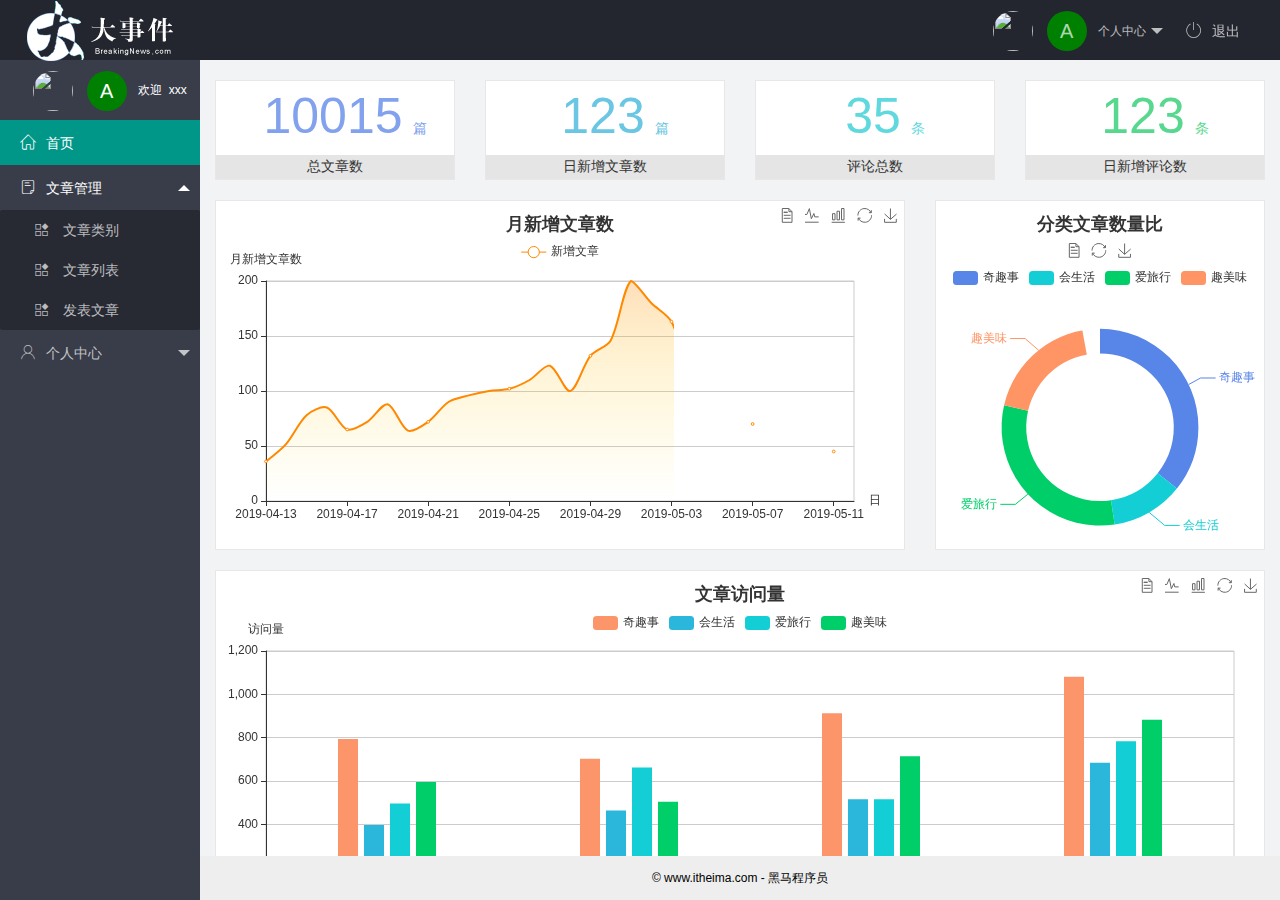
==== commit 1bc945ba: "首页功能分支先提交一下" ====
--- a/index.html
+++ b/index.html
@@ -6,6 +6,7 @@
     <meta name="viewport" content="width=device-width, initial-scale=1, maximum-scale=1">
     <title>大事件后台首页</title>
     <link rel="stylesheet" href="/assets/lib/layui/css/layui.css">
+    <link rel="stylesheet" href="/assets/fonts/iconfont.css">
     <link rel="stylesheet" href="/assets/css/index.css">
 </head>
 
@@ -17,8 +18,10 @@
             </div>
             <ul class="layui-nav layui-layout-right">
                 <li class="layui-nav-item">
-                    <a href="javascript:;">
+                    <!-- 顶部头像区域 -->
+                    <a href="javascript:;" class="userinfo">
                         <img src="http://t.cn/RCzsdCq" class="layui-nav-img">
+                        <div class="text-avatar">A</div>
                         个人中心
                     </a>
                     <dl class="layui-nav-child">
@@ -27,29 +30,36 @@
                         <dd><a href="">重置密码</a></dd>
                     </dl>
                 </li>
-                <li class="layui-nav-item"><a href=""><i class="layui-icon layui-icon-logout"></i>退出</a></li>
+                <li class="layui-nav-item"><a href=""><span class="iconfont icon-tuichu"></span>退出</a></li>
             </ul>
         </div>
 
         <div class="layui-side layui-bg-black">
             <div class="layui-side-scroll">
+                <!-- 左侧头像区域 -->
+                <div class="userinfo">
+                    <img src="http://t.cn/RCzsdCq" class="layui-nav-img">
+                    <div class="text-avatar">A</div>
+                    <span id="welcome">欢迎&nbsp;&nbsp;xxx</span>
+                </div>
                 <!-- 左侧导航区域（可配合layui已有的垂直导航） -->
                 <ul class="layui-nav layui-nav-tree" lay-filter="test" lay-shrink="all">
-                    <li class="layui-nav-item layui-this"><a href="javascript:;" target="fm"><i class="layui-icon layui-icon-home"></i>首页</a></li>
+                    <li class="layui-nav-item layui-this"><a href="/home/dashboard.html" target="fm"><span
+                                class="iconfont icon-home"></span>首页</a></li>
                     <li class="layui-nav-item layui-nav-itemed">
-                        <a class="" href="javascript:;"><i class="layui-icon layui-icon-16"></i>文章管理</a>
+                        <a class="" href="javascript:;"><span class="iconfont icon-16"></span>文章管理</a>
                         <dl class="layui-nav-child">
-                            <dd><a href="javascript:;">文章类别</a></dd>
-                            <dd><a href="javascript:;">文章列表</a></dd>
-                            <dd><a href="javascript:;">发表文章</a></dd>
+                            <dd><a href="javascript:;"><i class="layui-icon layui-icon-app"></i> 文章类别</a></dd>
+                            <dd><a href="javascript:;"><i class="layui-icon layui-icon-app"></i> 文章列表</a></dd>
+                            <dd><a href="javascript:;"><i class="layui-icon layui-icon-app"></i> 发表文章</a></dd>
                         </dl>
                     </li>
                     <li class="layui-nav-item">
-                        <a href="javascript:;"><i class="layui-icon layui-icon-user"></i>个人中心</a>
+                        <a href="javascript:;"><span class="iconfont icon-user"></span>个人中心</a>
                         <dl class="layui-nav-child">
-                            <dd><a href="javascript:;">基本资料</a></dd>
-                            <dd><a href="javascript:;">更换头像</a></dd>
-                            <dd><a href="javascript:;">重置密码</a></dd>
+                            <dd><a href="javascript:;"><i class="layui-icon layui-icon-app"></i> 基本资料</a></dd>
+                            <dd><a href="javascript:;"><i class="layui-icon layui-icon-app"></i> 更换头像</a></dd>
+                            <dd><a href="javascript:;"><i class="layui-icon layui-icon-app"></i> 重置密码</a></dd>
                         </dl>
                     </li>
                 </ul>
@@ -58,7 +68,7 @@
 
         <div class="layui-body">
             <!-- 内容主体区域 -->
-           <iframe name="fm" src="/home/dashboard.html" frameborder="0"></iframe>
+            <iframe name="fm" src="/home/dashboard.html" frameborder="0"></iframe>
         </div>
 
         <div class="layui-footer">
--- a/assets/fonts/iconfont.css
+++ b/assets/fonts/iconfont.css
@@ -0,0 +1,37 @@
+@font-face {font-family: "iconfont";
+  src: url('iconfont.eot?t=1576139966484'); /* IE9 */
+  src: url('iconfont.eot?t=1576139966484#iefix') format('embedded-opentype'), /* IE6-IE8 */
+  url('[data-uri]') format('woff2'),
+  url('iconfont.woff?t=1576139966484') format('woff'),
+  url('iconfont.ttf?t=1576139966484') format('truetype'), /* chrome, firefox, opera, Safari, Android, iOS 4.2+ */
+  url('iconfont.svg?t=1576139966484#iconfont') format('svg'); /* iOS 4.1- */
+}
+
+.iconfont {
+  font-family: "iconfont" !important;
+  font-size: 16px;
+  font-style: normal;
+  -webkit-font-smoothing: antialiased;
+  -moz-osx-font-smoothing: grayscale;
+}
+
+.icon-home:before {
+  content: "\e6a9";
+}
+
+.icon-user:before {
+  content: "\e614";
+}
+
+.icon-pinglun:before {
+  content: "\e616";
+}
+
+.icon-tuichu:before {
+  content: "\e865";
+}
+
+.icon-16:before {
+  content: "\e615";
+}
+
--- a/assets/css/index.css
+++ b/assets/css/index.css
@@ -17,3 +17,36 @@
     height: 100%;
 }
 
+.iconfont {
+    font-size: 16px;
+    margin-right: 10px;
+}
+
+.layui-icon {
+    margin-left: 15px;
+    margin-right: 10px;
+}
+
+.userinfo {
+    height: 60px;
+    line-height: 60px;
+    text-align: center;
+    font-size: 12px;
+}
+
+.userinfo img {
+    width: 40px;
+    height: 40px;
+}
+
+.text-avatar {
+    display: inline-block;
+    width: 40px;
+    height: 40px;
+    border-radius: 50%;
+    background-color: green;
+    font-size: 20px;
+    line-height: 40px;
+    vertical-align: middle;
+    margin-right: 8px;
+}
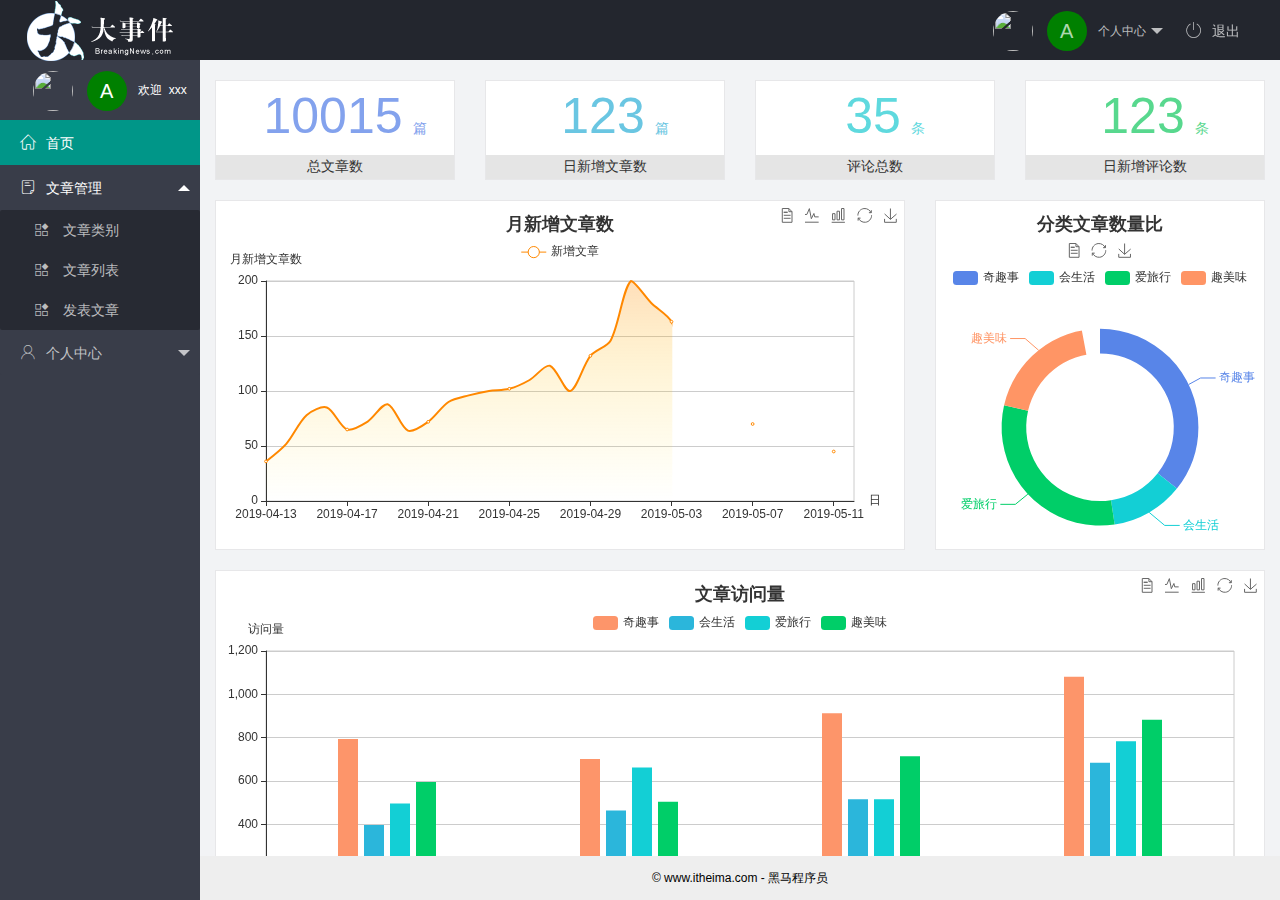
==== commit dd33472c: "首页功能完成" ====
--- a/index.html
+++ b/index.html
@@ -30,7 +30,7 @@
                         <dd><a href="">重置密码</a></dd>
                     </dl>
                 </li>
-                <li class="layui-nav-item"><a href=""><span class="iconfont icon-tuichu"></span>退出</a></li>
+                <li class="layui-nav-item"><a id="btnLogout" href="javascript:;"><span class="iconfont icon-tuichu"></span>退出</a></li>
             </ul>
         </div>
 
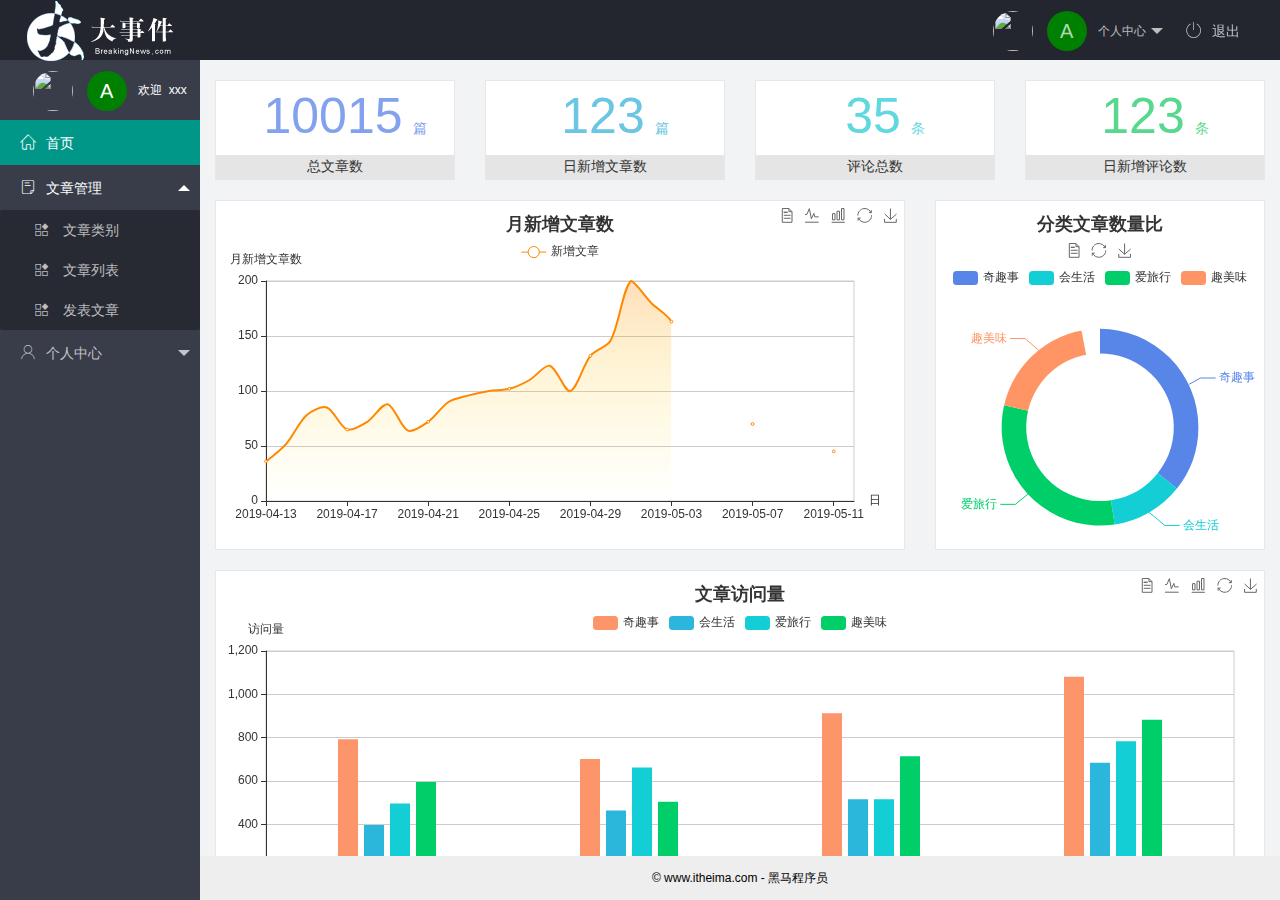
==== commit 86529eab: "个人中心功能完成" ====
--- a/index.html
+++ b/index.html
@@ -30,7 +30,8 @@
                         <dd><a href="">重置密码</a></dd>
                     </dl>
                 </li>
-                <li class="layui-nav-item"><a id="btnLogout" href="javascript:;"><span class="iconfont icon-tuichu"></span>退出</a></li>
+                <li class="layui-nav-item"><a id="btnLogout" href="javascript:;">
+                        <span class="iconfont icon-tuichu"></span>退出</a></li>
             </ul>
         </div>
 
@@ -57,9 +58,12 @@
                     <li class="layui-nav-item">
                         <a href="javascript:;"><span class="iconfont icon-user"></span>个人中心</a>
                         <dl class="layui-nav-child">
-                            <dd><a href="javascript:;"><i class="layui-icon layui-icon-app"></i> 基本资料</a></dd>
-                            <dd><a href="javascript:;"><i class="layui-icon layui-icon-app"></i> 更换头像</a></dd>
-                            <dd><a href="javascript:;"><i class="layui-icon layui-icon-app"></i> 重置密码</a></dd>
+                            <dd><a href="/user/user_info.html" target="fm"><i class="layui-icon layui-icon-app"></i>
+                                    基本资料</a></dd>
+                            <dd><a href="/user/user_avatar.html" target="fm"><i class="layui-icon layui-icon-app"></i>
+                                    更换头像</a></dd>
+                            <dd><a href="/user/user_pwd.html" target="fm"><i class="layui-icon layui-icon-app"></i>
+                                    重置密码</a></dd>
                         </dl>
                     </li>
                 </ul>
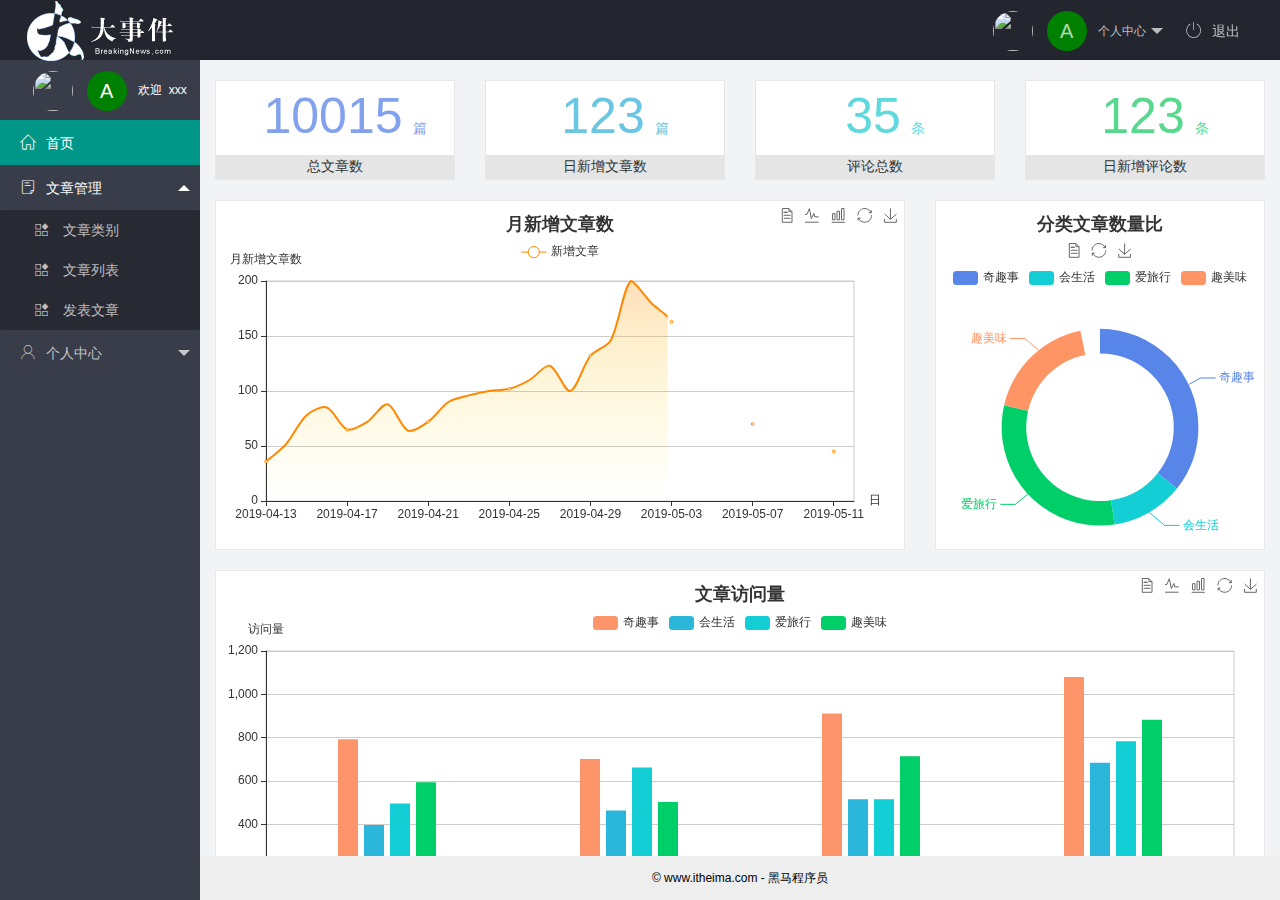
==== commit b4e9aebb: "文章模块完成" ====
--- a/index.html
+++ b/index.html
@@ -50,9 +50,12 @@
                     <li class="layui-nav-item layui-nav-itemed">
                         <a class="" href="javascript:;"><span class="iconfont icon-16"></span>文章管理</a>
                         <dl class="layui-nav-child">
-                            <dd><a href="javascript:;"><i class="layui-icon layui-icon-app"></i> 文章类别</a></dd>
-                            <dd><a href="javascript:;"><i class="layui-icon layui-icon-app"></i> 文章列表</a></dd>
-                            <dd><a href="javascript:;"><i class="layui-icon layui-icon-app"></i> 发表文章</a></dd>
+                            <dd><a href="/artical/art_cate.html" target="fm"><i class="layui-icon layui-icon-app"></i>
+                                    文章类别</a></dd>
+                            <dd><a id="artList" href="/artical/art_list.html" target="fm"><i class="layui-icon layui-icon-app"></i>
+                                    文章列表</a></dd>
+                            <dd><a href="/artical/art_pub.html" target="fm"><i class="layui-icon layui-icon-app"></i>
+                                    发表文章</a></dd>
                         </dl>
                     </li>
                     <li class="layui-nav-item">
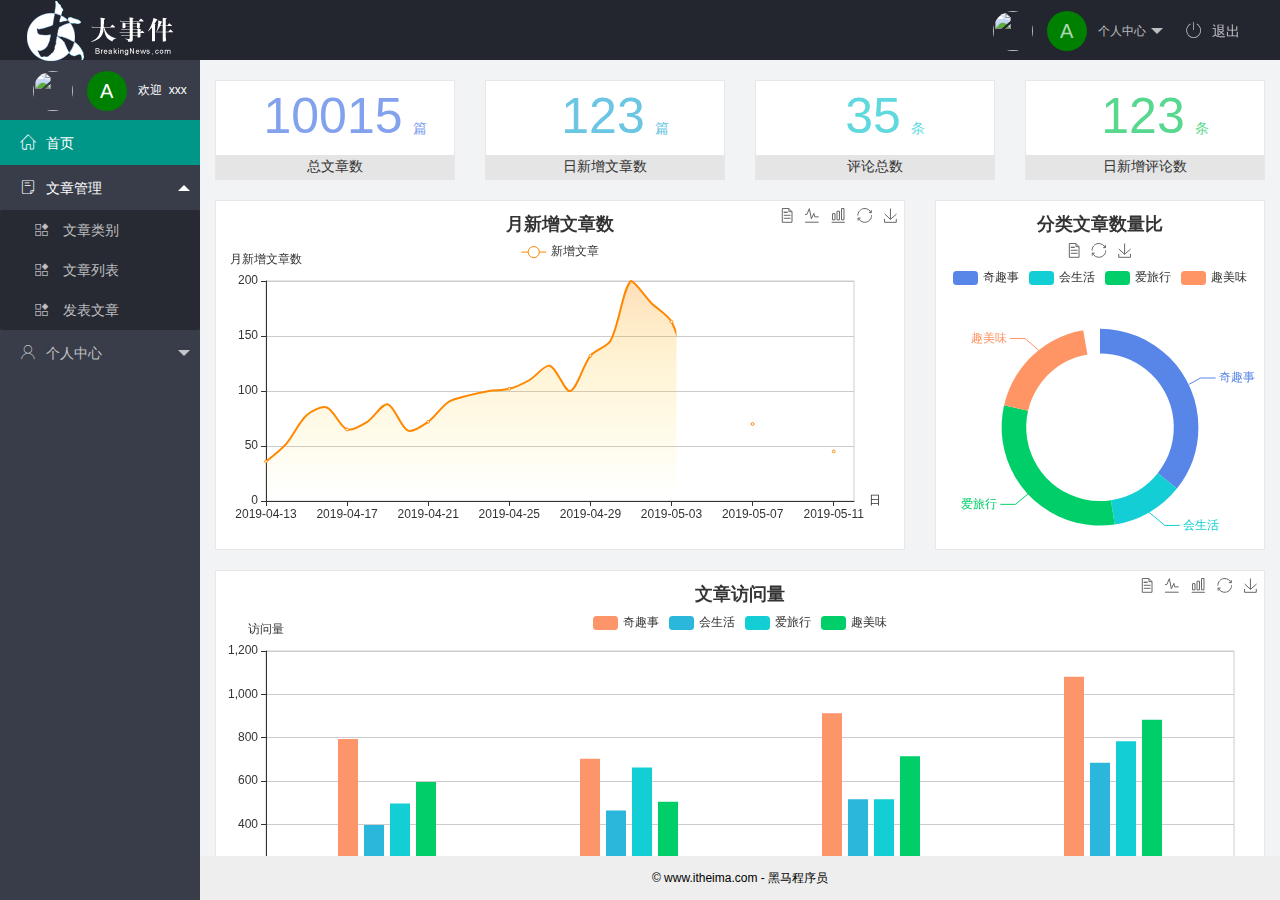
==== commit 25fe29bb: "文章管理板块完成" ====
--- a/index.html
+++ b/index.html
@@ -52,7 +52,8 @@
                         <dl class="layui-nav-child">
                             <dd><a href="/artical/art_cate.html" target="fm"><i class="layui-icon layui-icon-app"></i>
                                     文章类别</a></dd>
-                            <dd><a id="artList" href="/artical/art_list.html" target="fm"><i class="layui-icon layui-icon-app"></i>
+                            <dd><a id="artList" href="/artical/art_list.html" target="fm"><i
+                                        class="layui-icon layui-icon-app"></i>
                                     文章列表</a></dd>
                             <dd><a href="/artical/art_pub.html" target="fm"><i class="layui-icon layui-icon-app"></i>
                                     发表文章</a></dd>
